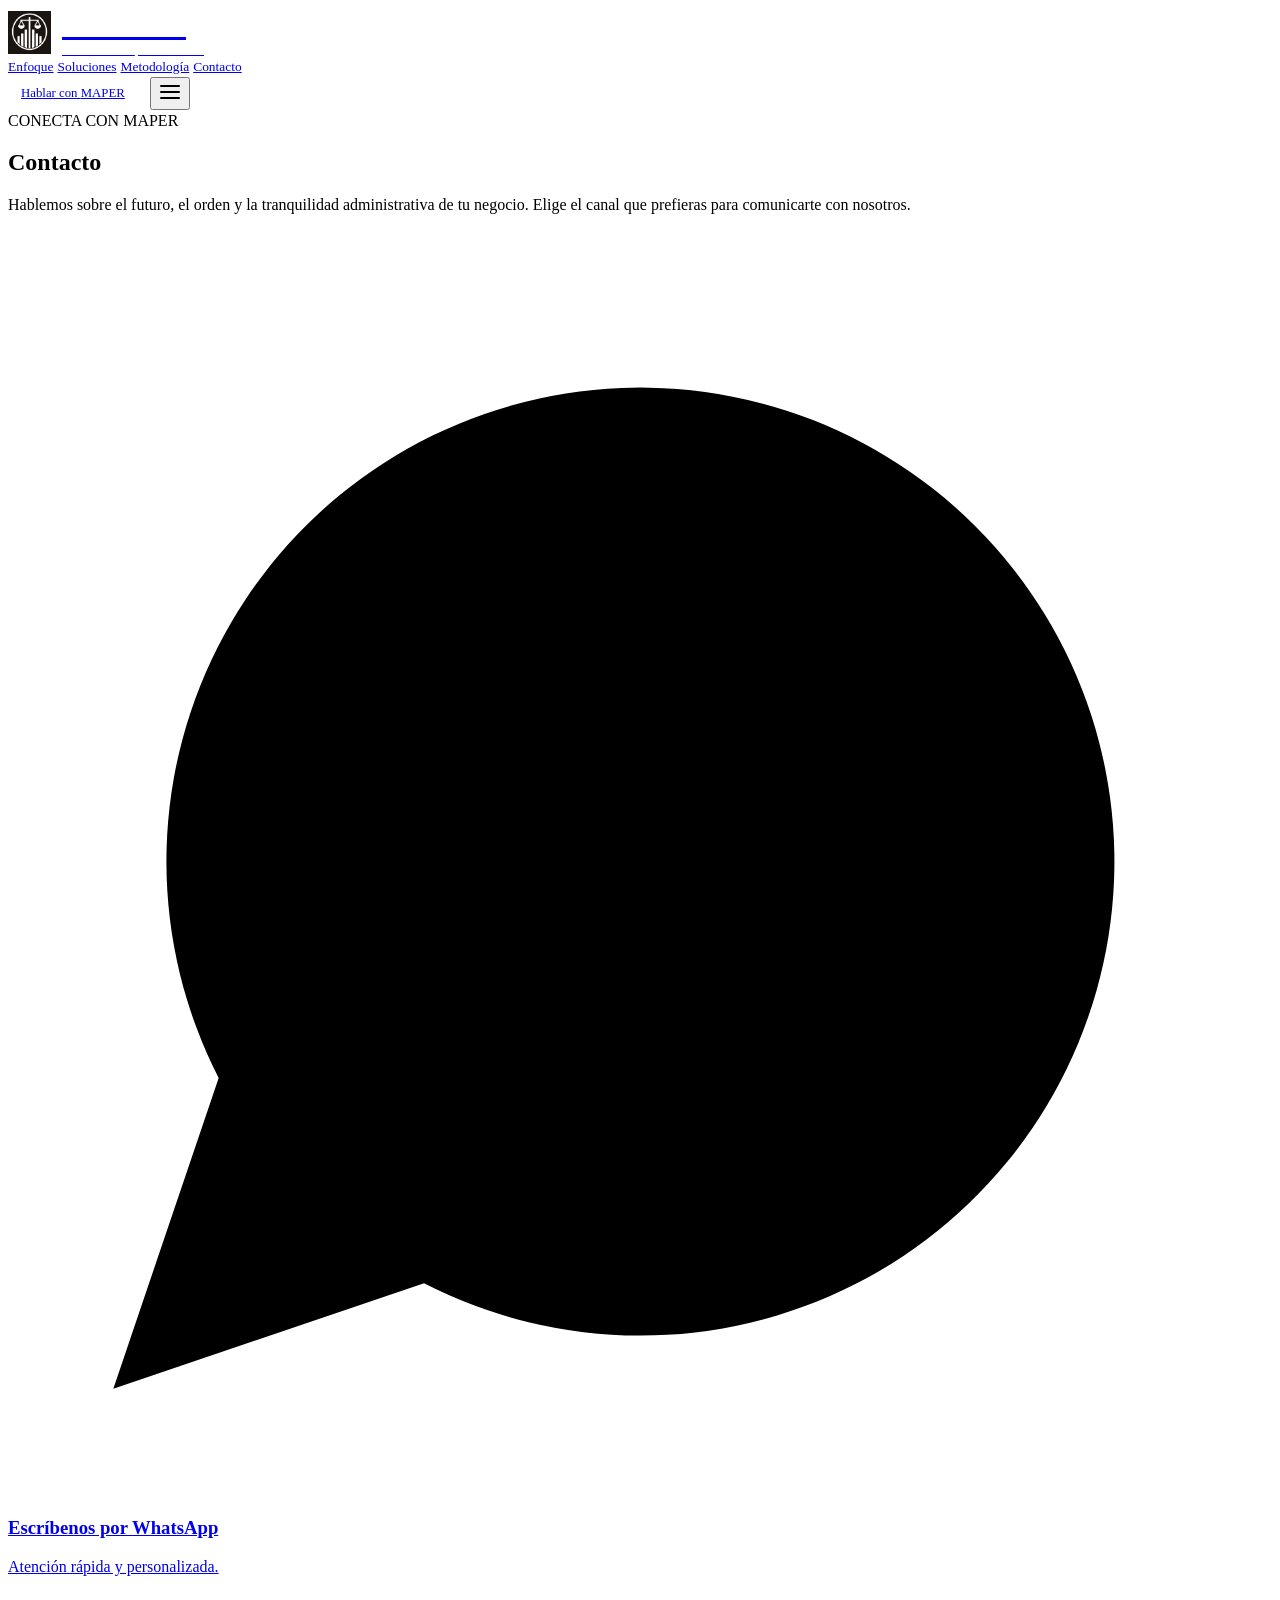
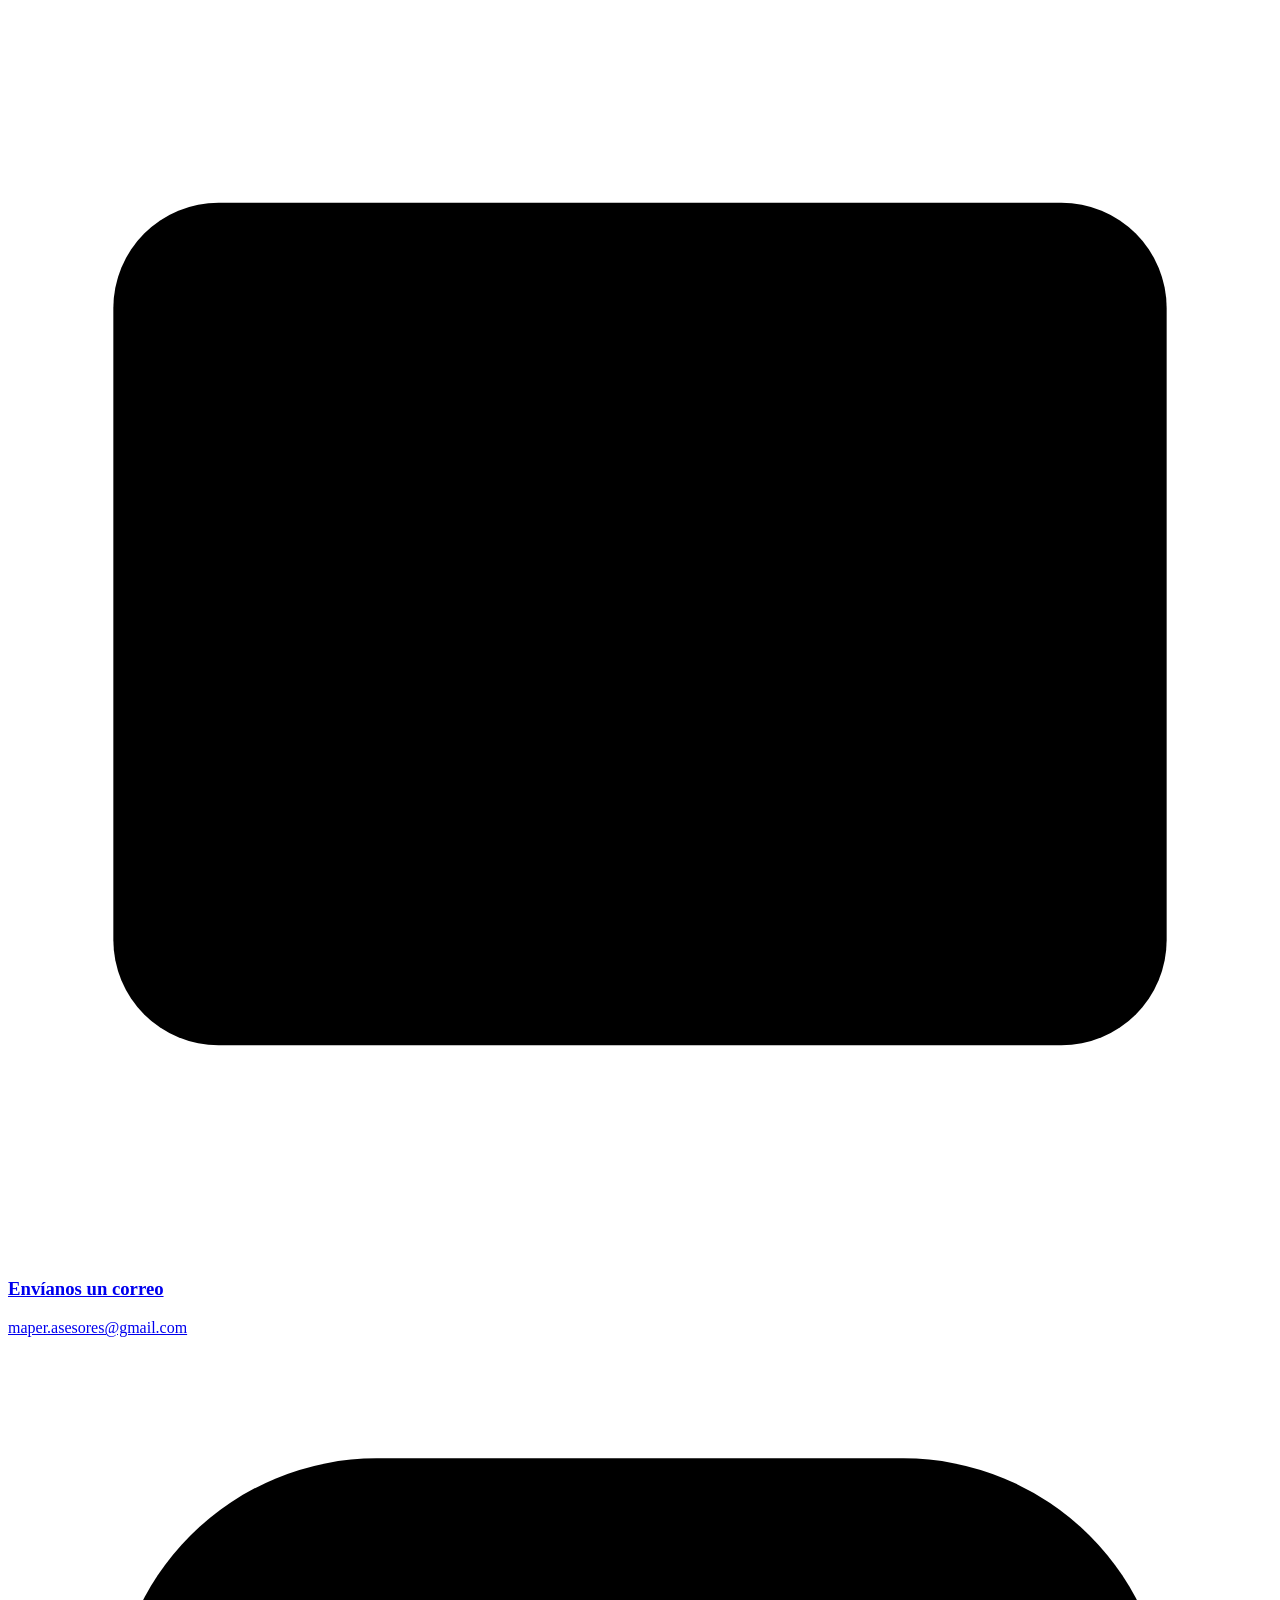
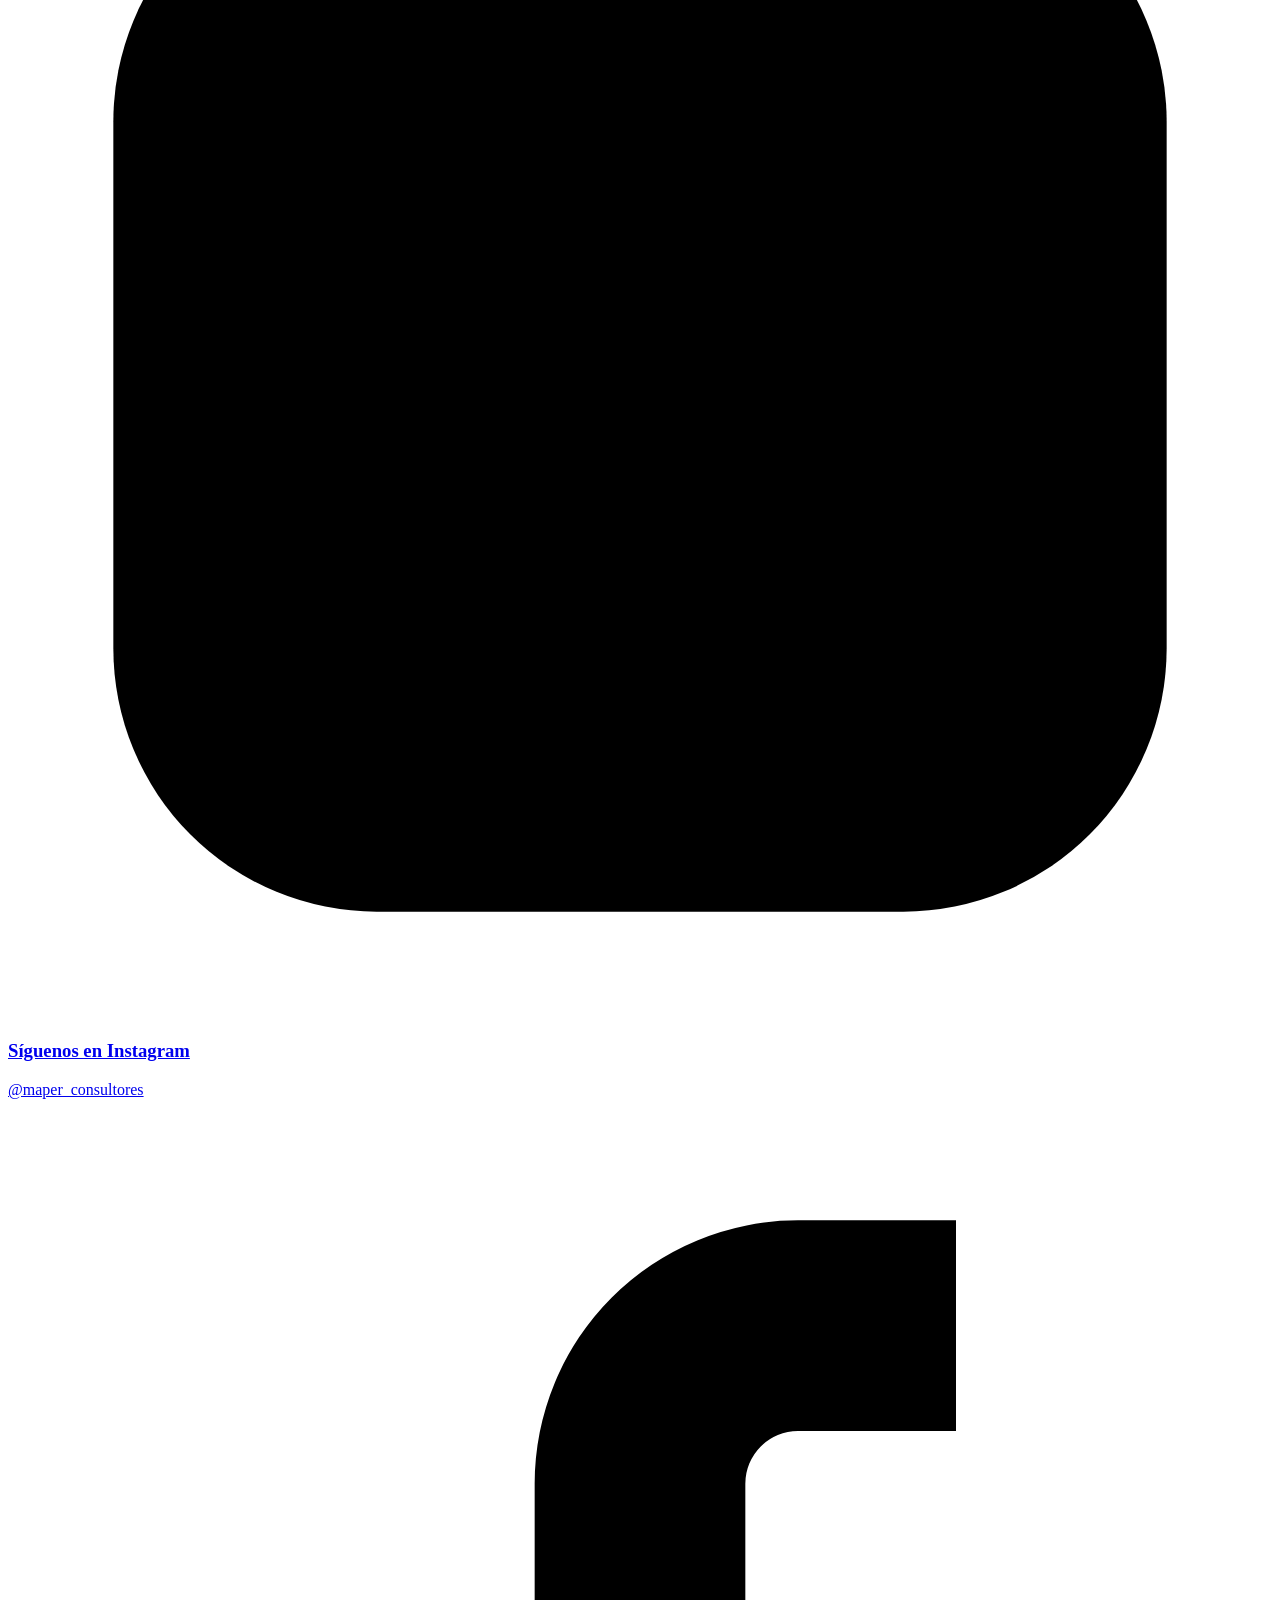
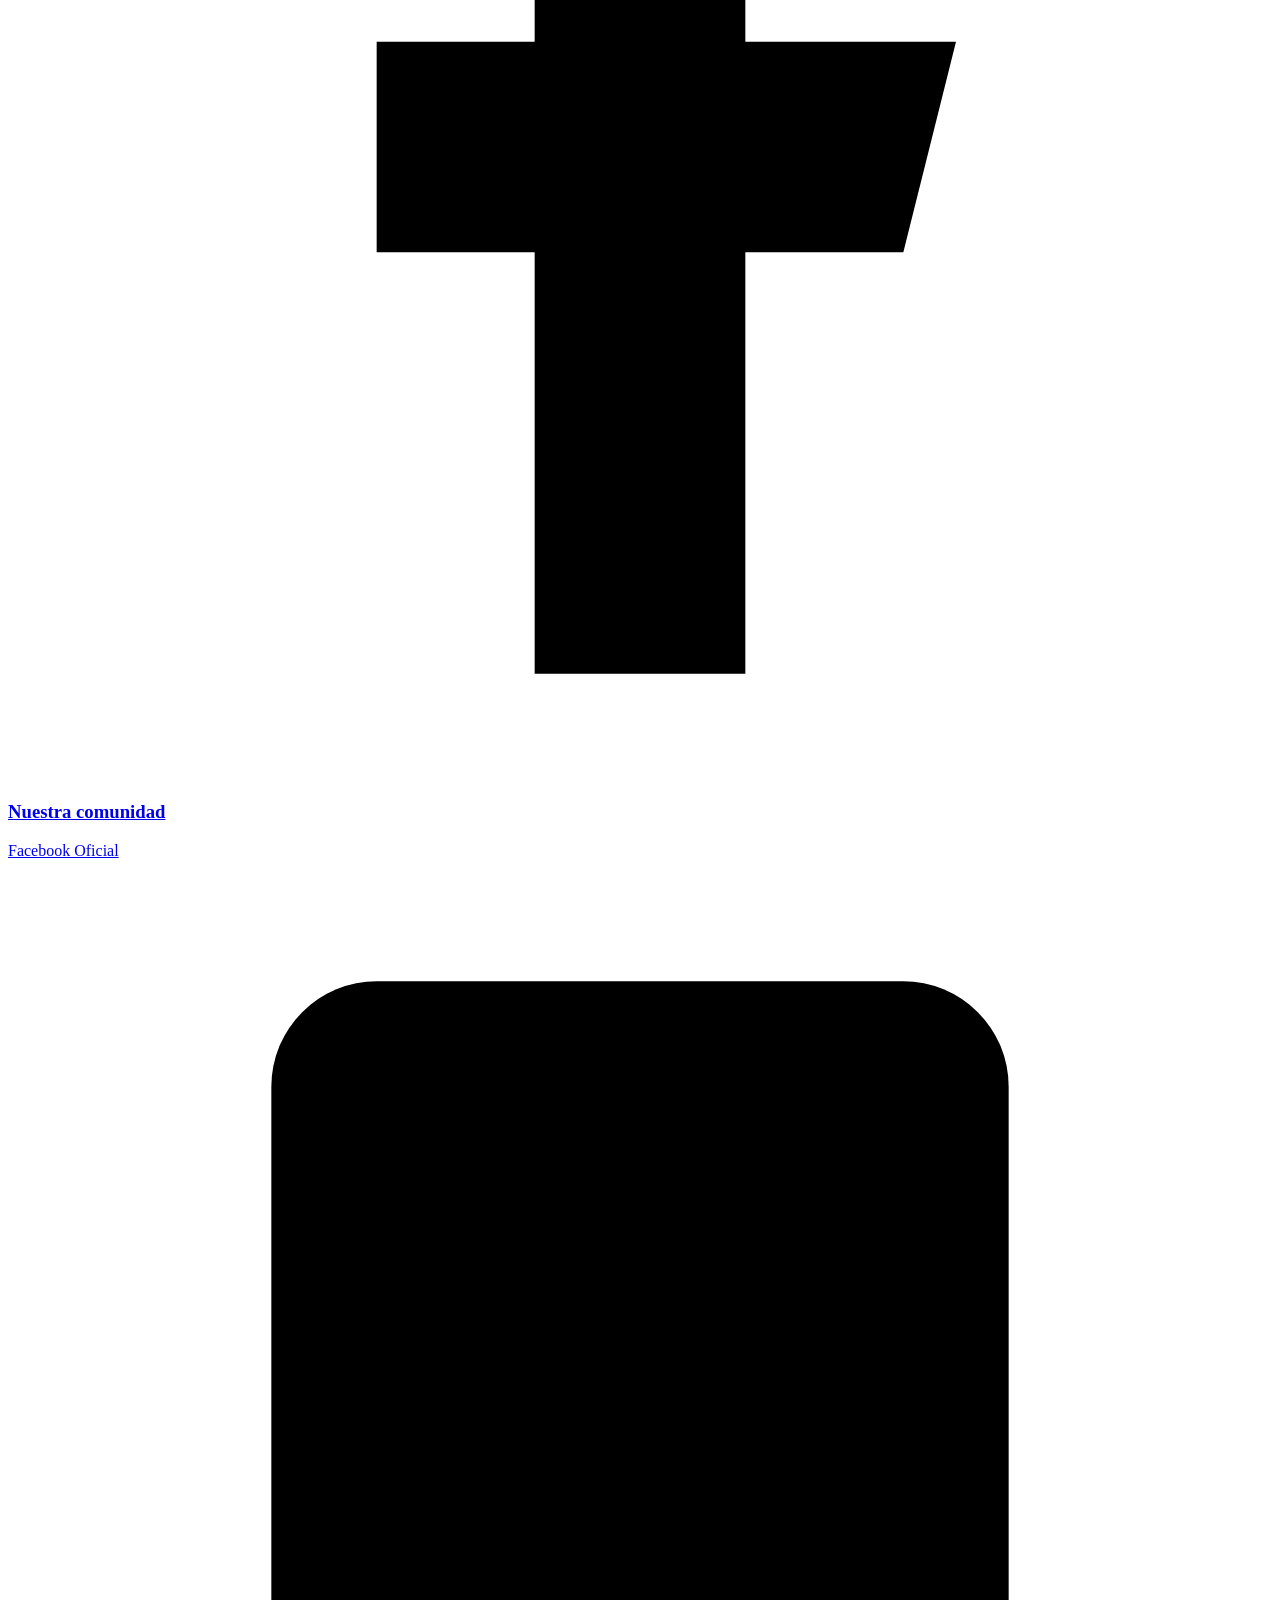
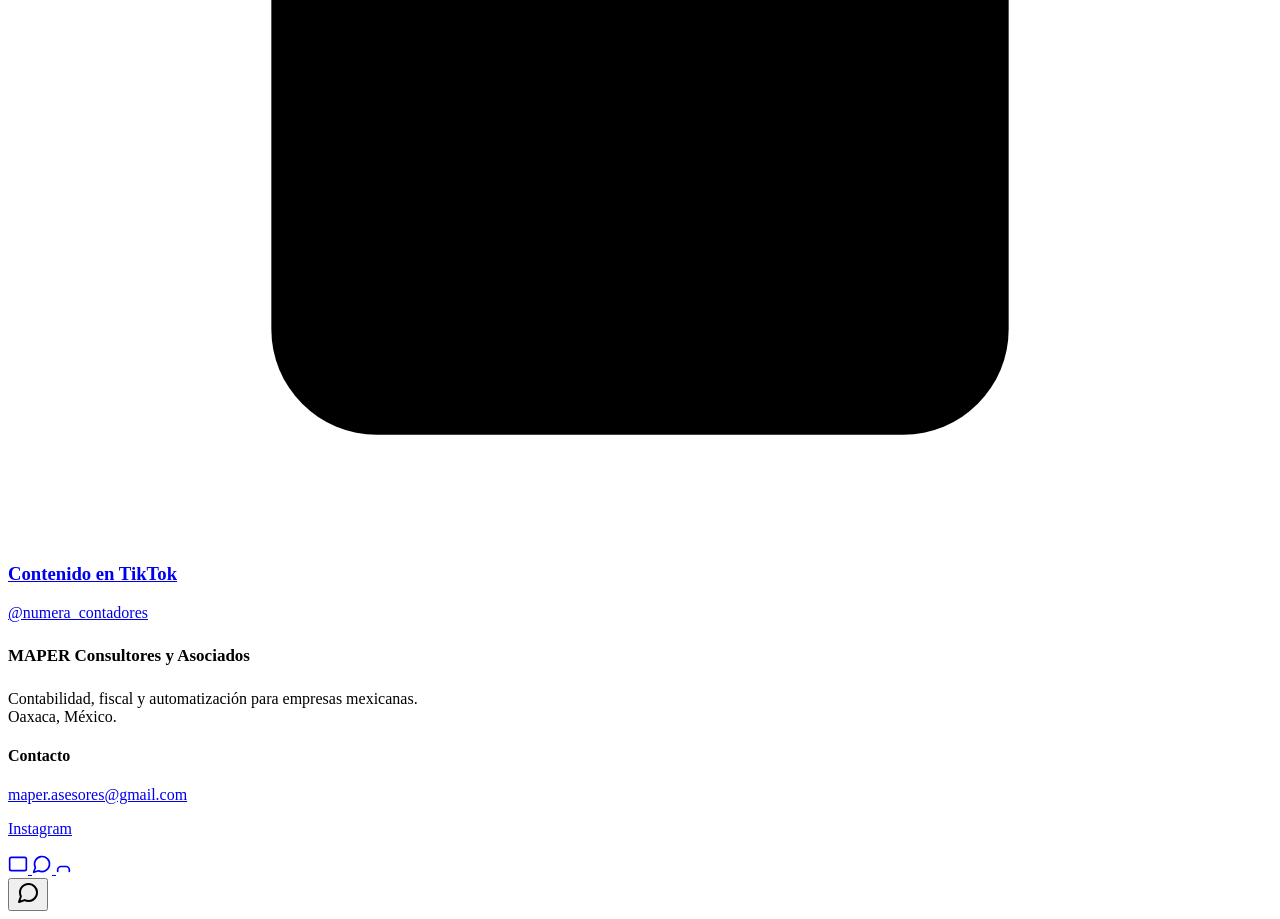
==== contacto/index.html @ a5319225 "Actualiza datos del sitio MAPER" ====
<!DOCTYPE html>
<html lang="es">
<head>
  <meta charset="UTF-8">
  <meta name="viewport" content="width=device-width, initial-scale=1.0">
  <title data-brand-template="Contacto | {name} - Contabilidad, Fiscal y Automatización">Contacto | MAPER - Contabilidad, Fiscal y Automatización</title>
  <meta property="og:title" content="Contacto | MAPER" data-brand-content="Contacto | {name}">
  <meta property="og:description" content="Hablemos sobre el futuro, el orden y la tranquilidad administrativa de tu negocio. Contacta con MAPER." data-brand-content="Hablemos sobre el futuro, el orden y la tranquilidad administrativa de tu negocio. Contacta con {name}.">

  <meta property="og:url" content="https://maper-consultores.github.io/contacto/" data-brand-url="contacto/">
  <meta property="og:type" content="website">

  <meta name="twitter:card" content="summary_large_image">
  <meta name="twitter:title" content="Contacto | MAPER" data-brand-content="Contacto | {name}">
  <meta name="twitter:description" content="Hablemos sobre el futuro, el orden y la tranquilidad administrativa de tu negocio. Contacta con MAPER." data-brand-content="Hablemos sobre el futuro, el orden y la tranquilidad administrativa de tu negocio. Contacta con {name}.">

  <link rel="preconnect" href="https://fonts.googleapis.com">
  <link rel="preconnect" href="https://fonts.gstatic.com" crossorigin>
  <link href="https://fonts.googleapis.com/css2?family=Inter:wght@300;400;500;600;700;800&amp;display=swap" rel="stylesheet">

  <link rel="stylesheet" href="../assets/css/base.css">
  <link rel="stylesheet" href="../assets/css/layout.css">
  <link rel="stylesheet" href="../assets/css/components.css">
  <link rel="stylesheet" href="../assets/css/animations.css">
<link rel="stylesheet" href="../assets/css/marca.css"><script defer src="../assets/js/marca-config.js"></script><script defer src="../assets/js/marca.js"></script></head>
<body>

  <div class="glow glow1"></div>
  <div class="glow glow2"></div>

  <div class="container">
    <nav>
      <div class="logo">
        <a href="../">
          <span class="brand-lockup"><img class="brand-icon" data-brand-image="icon" src="[data-uri]" alt="MAPER Consultores y Asociados"><span class="brand-copy"><span class="brand-wordmark" data-brand="name">MAPER</span><span class="brand-descriptor" data-brand="descriptor">Consultores y Asociados</span></span></span>
        </a>
      </div>
      <div class="nav-links">
        <a href="../#quienes">Enfoque</a>
        <a href="../#servicios">Soluciones</a>
        <a href="../#metodologia">Metodología</a>
        <a href="../contacto/">Contacto</a>
        </div>
      <div class="nav-actions" style="display: flex; align-items: center; gap: 12px;">
        <a href="https://wa.me/529511640268?text=Hola%2C%20me%20gustar%C3%ADa%20conocer%20los%20servicios%20de%20MAPER%20Consultores%20y%20Asociados." target="_blank" class="nav-btn" data-brand-link="whatsapp">Hablar con <span data-brand="name">MAPER</span></a>
        <button class="hamburger" aria-label="Abrir menú" aria-expanded="false" id="mobile-menu-btn">
          <svg viewbox="0 0 24 24" width="24" height="24" stroke="currentColor" stroke-width="2" fill="none" stroke-linecap="round" stroke-linejoin="round" class="icon-menu"><line x1="3" y1="12" x2="21" y2="12"></line><line x1="3" y1="6" x2="21" y2="6"></line><line x1="3" y1="18" x2="21" y2="18"></line></svg>
          <svg viewbox="0 0 24 24" width="24" height="24" stroke="currentColor" stroke-width="2" fill="none" stroke-linecap="round" stroke-linejoin="round" class="icon-close" style="display:none;"><line x1="18" y1="6" x2="6" y2="18"></line><line x1="6" y1="6" x2="18" y2="18"></line></svg>
        </button>
      </div>
    </nav>
  </div>

  <section class="section fade">
    <div class="container">
      <div class="section-title">
        <span>CONECTA CON <span data-brand="name">MAPER</span></span>
        <h2>Contacto</h2>
        <p>Hablemos sobre el futuro, el orden y la tranquilidad administrativa de tu negocio. Elige el canal que prefieras para comunicarte con nosotros.</p>
      </div>

      <div class="contact-hub-grid">

        <!-- WHATSAPP -->
        <a href="https://wa.me/529511640268?text=Hola%2C%20me%20gustar%C3%ADa%20conocer%20los%20servicios%20de%20MAPER%20Consultores%20y%20Asociados." target="_blank" class="contact-card primary" data-brand-link="whatsapp">
          <div class="contact-icon">
            <svg xmlns="http://www.w3.org/2000/svg" viewbox="0 0 24 24"><path d="M7.9 20A9 9 0 1 0 4 16.1L2 22Z"></svg>
          </div>
          <div class="contact-details">
            <h3>Escríbenos por WhatsApp</h3>
            <p>Atención rápida y personalizada.</p>
          </div>
        </a>

        <!-- CORREO -->
        <a href="mailto:maper.asesores@gmail.com?subject=Solicitud%20de%20informaci%C3%B3n&amp;body=Hola%2C%20equipo%20MAPER.%0AMe%20gustar%C3%ADa%20recibir%20informaci%C3%B3n%20sobre%20sus%20servicios." class="contact-card" data-brand-link="mail">
          <div class="contact-icon">
            <svg xmlns="http://www.w3.org/2000/svg" viewbox="0 0 24 24"><rect width="20" height="16" x="2" y="4" rx="2"><path d="m22 7-8.97 5.7a1.94 1.94 0 0 1-2.06 0L2 7"></svg>
          </div>
          <div class="contact-details">
            <h3>Envíanos un correo</h3>
            <p><span data-brand="email">maper.asesores@gmail.com</span></p>
          </div>
        </a>

        <!-- INSTAGRAM -->
        <a href="https://www.instagram.com/maper_consultores/" target="_blank" class="contact-card" data-brand-link="instagram">
          <div class="contact-icon">
            <svg xmlns="http://www.w3.org/2000/svg" viewbox="0 0 24 24"><rect width="20" height="20" x="2" y="2" rx="5" ry="5"><path d="M16 11.37A4 4 0 1 1 12.63 8 4 4 0 0 1 16 11.37z"><line x1="17.5" x2="17.51" y1="6.5" y2="6.5"></svg>
          </div>
          <div class="contact-details">
            <h3>Síguenos en Instagram</h3>
            <p><span data-brand="instagramHandle">@maper_consultores</span></p>
          </div>
        </a>

        <!-- FACEBOOK -->
        <a href="https://www.facebook.com/profile.php?id=61578624750086" target="_blank" class="contact-card" data-brand-link="facebook">
          <div class="contact-icon">
            <svg xmlns="http://www.w3.org/2000/svg" viewbox="0 0 24 24"><path d="M18 2h-3a5 5 0 0 0-5 5v3H7v4h3v8h4v-8h3l1-4h-4V7a1 1 0 0 1 1-1h3z"></svg>
          </div>
          <div class="contact-details">
            <h3>Nuestra comunidad</h3>
            <p>Facebook Oficial</p>
          </div>
        </a>

        <!-- TIKTOK -->
        <a href="https://www.tiktok.com/@numera_contadores" target="_blank" class="contact-card" data-brand-link="tiktok">
          <div class="contact-icon">
            <svg xmlns="http://www.w3.org/2000/svg" viewbox="0 0 24 24"><rect width="14" height="20" x="5" y="2" rx="2" ry="2"><path d="M12 18h.01"></svg>
          </div>
          <div class="contact-details">
            <h3>Contenido en TikTok</h3>
            <p><span data-brand="tiktokHandle">@numera_contadores</span></p>
          </div>
        </a>

      </div>
    </div>
  </section>

  <footer>
    <div class="container">
      <div class="footer">
        <div>
          <h4><span data-brand="fullName">MAPER Consultores y Asociados</span></h4>
          <p>Contabilidad, fiscal y automatización para empresas mexicanas.<br><span data-brand="location">Oaxaca, México.</span></p>
        </div>
        <div>
          <h4>Contacto</h4>
          <p><a href="mailto:maper.asesores@gmail.com?subject=Solicitud%20de%20informaci%C3%B3n&amp;body=Hola%2C%20equipo%20MAPER.%0AMe%20gustar%C3%ADa%20recibir%20informaci%C3%B3n%20sobre%20sus%20servicios." data-brand-link="mail"><span data-brand="email">maper.asesores@gmail.com</span></a></p>
          <p><a href="https://www.instagram.com/maper_consultores/" target="_blank" data-brand-link="instagram">Instagram</a></p>
        </div>
      </div>
    </div>
  </footer>

  <div class="fab-wrapper">
    <div class="fab-menu">
      <a href="mailto:maper.asesores@gmail.com?subject=Solicitud%20de%20informaci%C3%B3n&amp;body=Hola%2C%20equipo%20MAPER.%0AMe%20gustar%C3%ADa%20recibir%20informaci%C3%B3n%20sobre%20sus%20servicios." class="fab-item mail" aria-label="Correo" data-brand-link="mail">
        <svg xmlns="http://www.w3.org/2000/svg" width="20" height="20" viewbox="0 0 24 24" fill="none" stroke="currentColor" stroke-width="2" stroke-linecap="round" stroke-linejoin="round"><rect width="20" height="16" x="2" y="4" rx="2"><path d="m22 7-8.97 5.7a1.94 1.94 0 0 1-2.06 0L2 7"></svg>
      </a>
      <a href="https://wa.me/529511640268?text=Hola%2C%20me%20gustar%C3%ADa%20conocer%20los%20servicios%20de%20MAPER%20Consultores%20y%20Asociados." class="fab-item whatsapp" target="_blank" aria-label="WhatsApp" data-brand-link="whatsapp">
        <svg xmlns="http://www.w3.org/2000/svg" width="20" height="20" viewbox="0 0 24 24" fill="none" stroke="currentColor" stroke-width="2" stroke-linecap="round" stroke-linejoin="round"><path d="M7.9 20A9 9 0 1 0 4 16.1L2 22Z"></svg>
      </a>
      <a href="../contacto/" class="fab-item contact" aria-label="Hablar con MAPER" data-brand-aria="Hablar con {name}">
        <svg xmlns="http://www.w3.org/2000/svg" width="20" height="20" viewbox="0 0 24 24" fill="none" stroke="currentColor" stroke-width="2" stroke-linecap="round" stroke-linejoin="round"><path d="M16 21v-2a4 4 0 0 0-4-4H6a4 4 0 0 0-4 4v2"><circle cx="9" cy="7" r="4"><path d="M22 21v-2a4 4 0 0 0-3-3.87"><path d="M16 3.13a4 4 0 0 1 0 7.75"></svg>
      </a>
    </div>
    <button class="fab-toggle" aria-label="Opciones de contacto" id="fab-toggle-btn">
      <svg viewbox="0 0 24 24" width="24" height="24" stroke="currentColor" stroke-width="2" fill="none" stroke-linecap="round" stroke-linejoin="round" class="icon-chat"><path d="M21 11.5a8.38 8.38 0 0 1-.9 3.8 8.5 8.5 0 0 1-7.6 4.7 8.38 8.38 0 0 1-3.8-.9L3 21l1.9-5.7a8.38 8.38 0 0 1-.9-3.8 8.5 8.5 0 0 1 4.7-7.6 8.38 8.38 0 0 1 3.8-.9h.5a8.48 8.48 0 0 1 8 8v.5z"></path></svg>
      <svg viewbox="0 0 24 24" width="24" height="24" stroke="currentColor" stroke-width="2" fill="none" stroke-linecap="round" stroke-linejoin="round" class="icon-close" style="display:none;"><line x1="18" y1="6" x2="6" y2="18"></line><line x1="6" y1="6" x2="18" y2="18"></line></svg>
    </button>
  </div>

  <script defer src="../assets/js/main.js"></script>
</body>
</html>
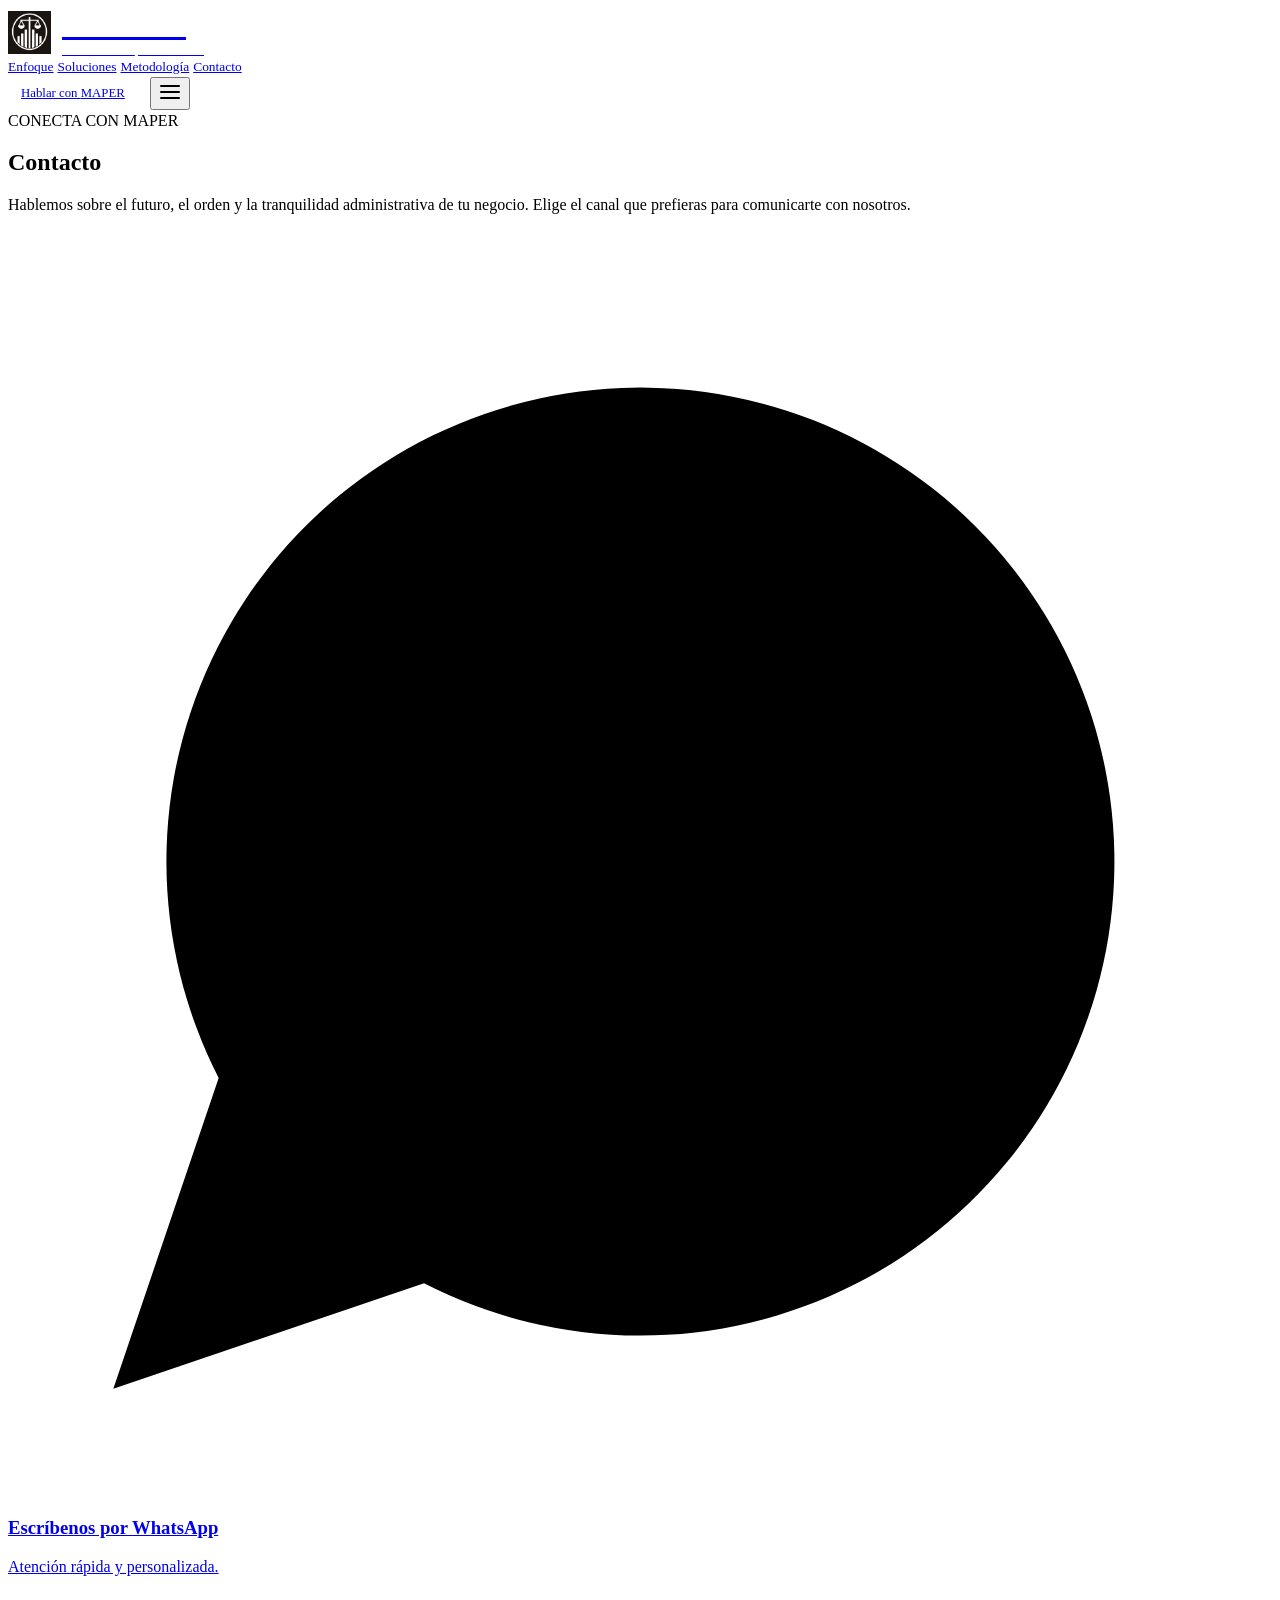
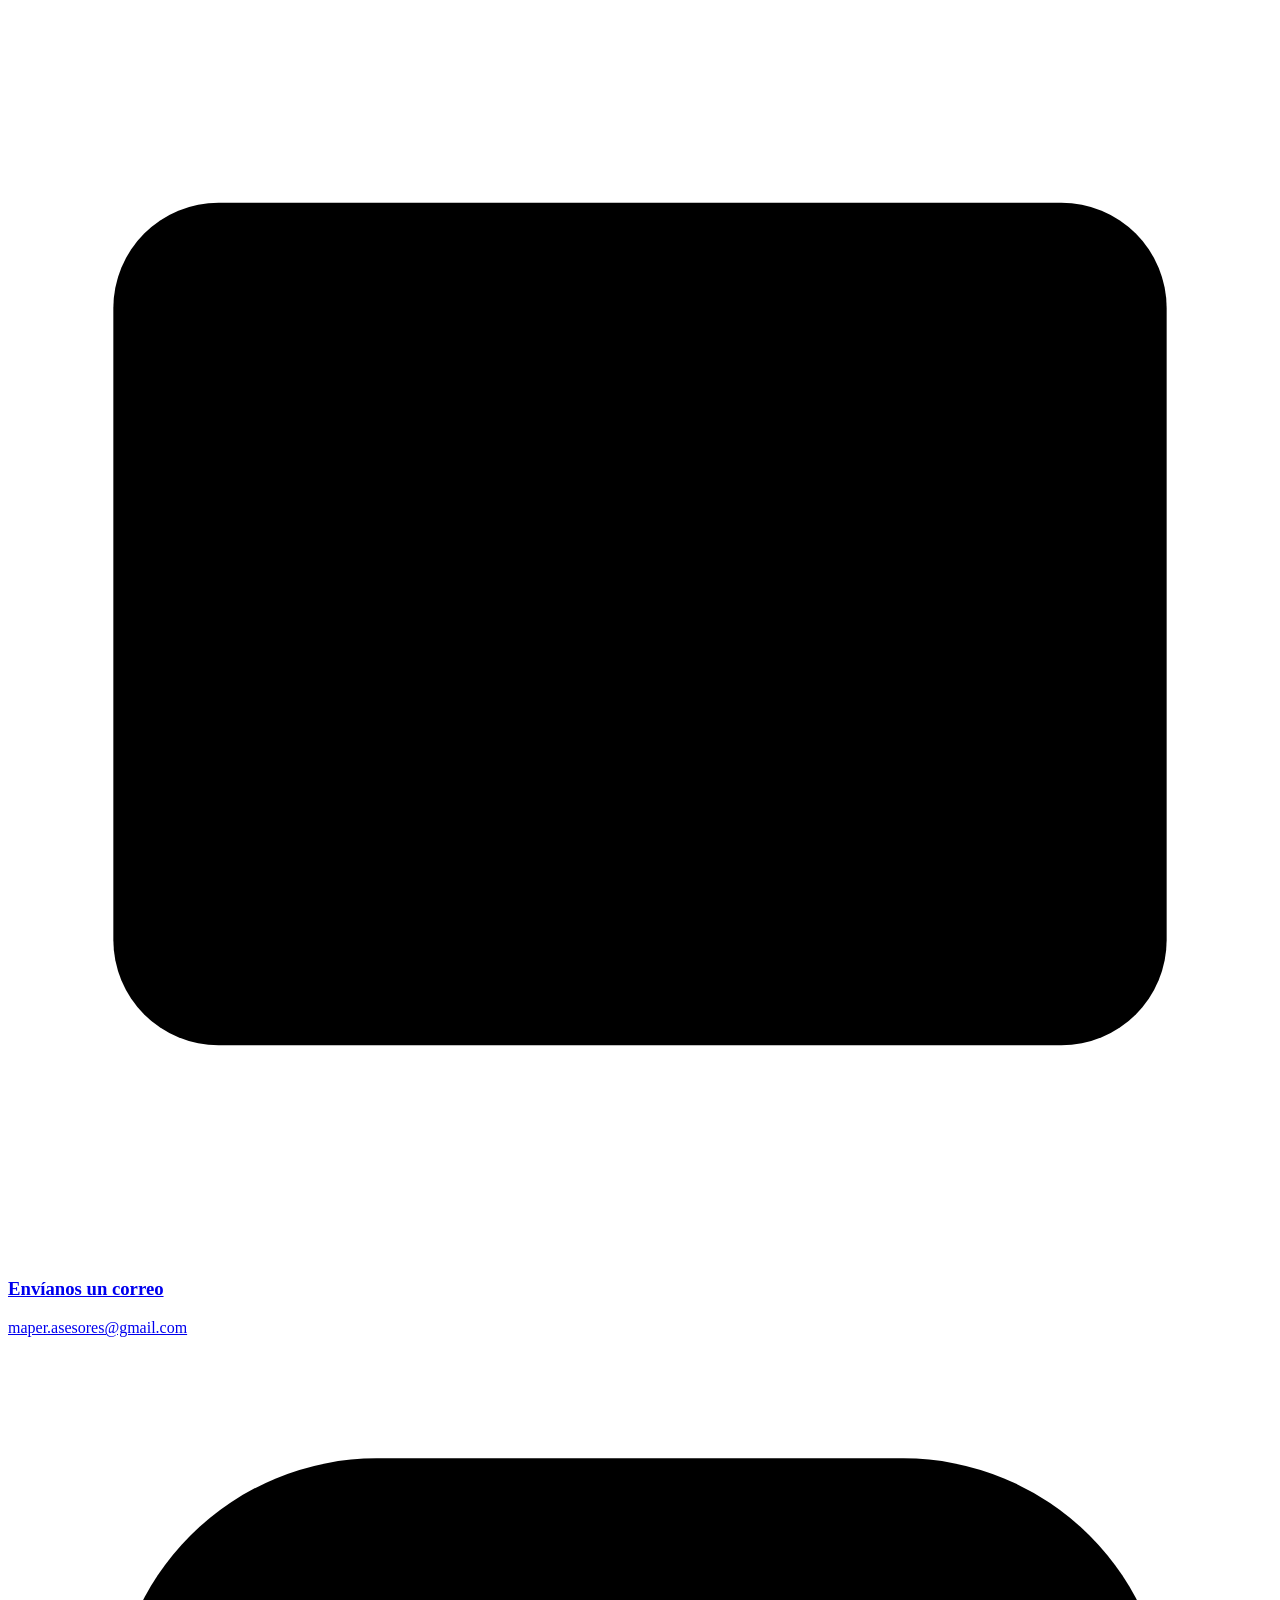
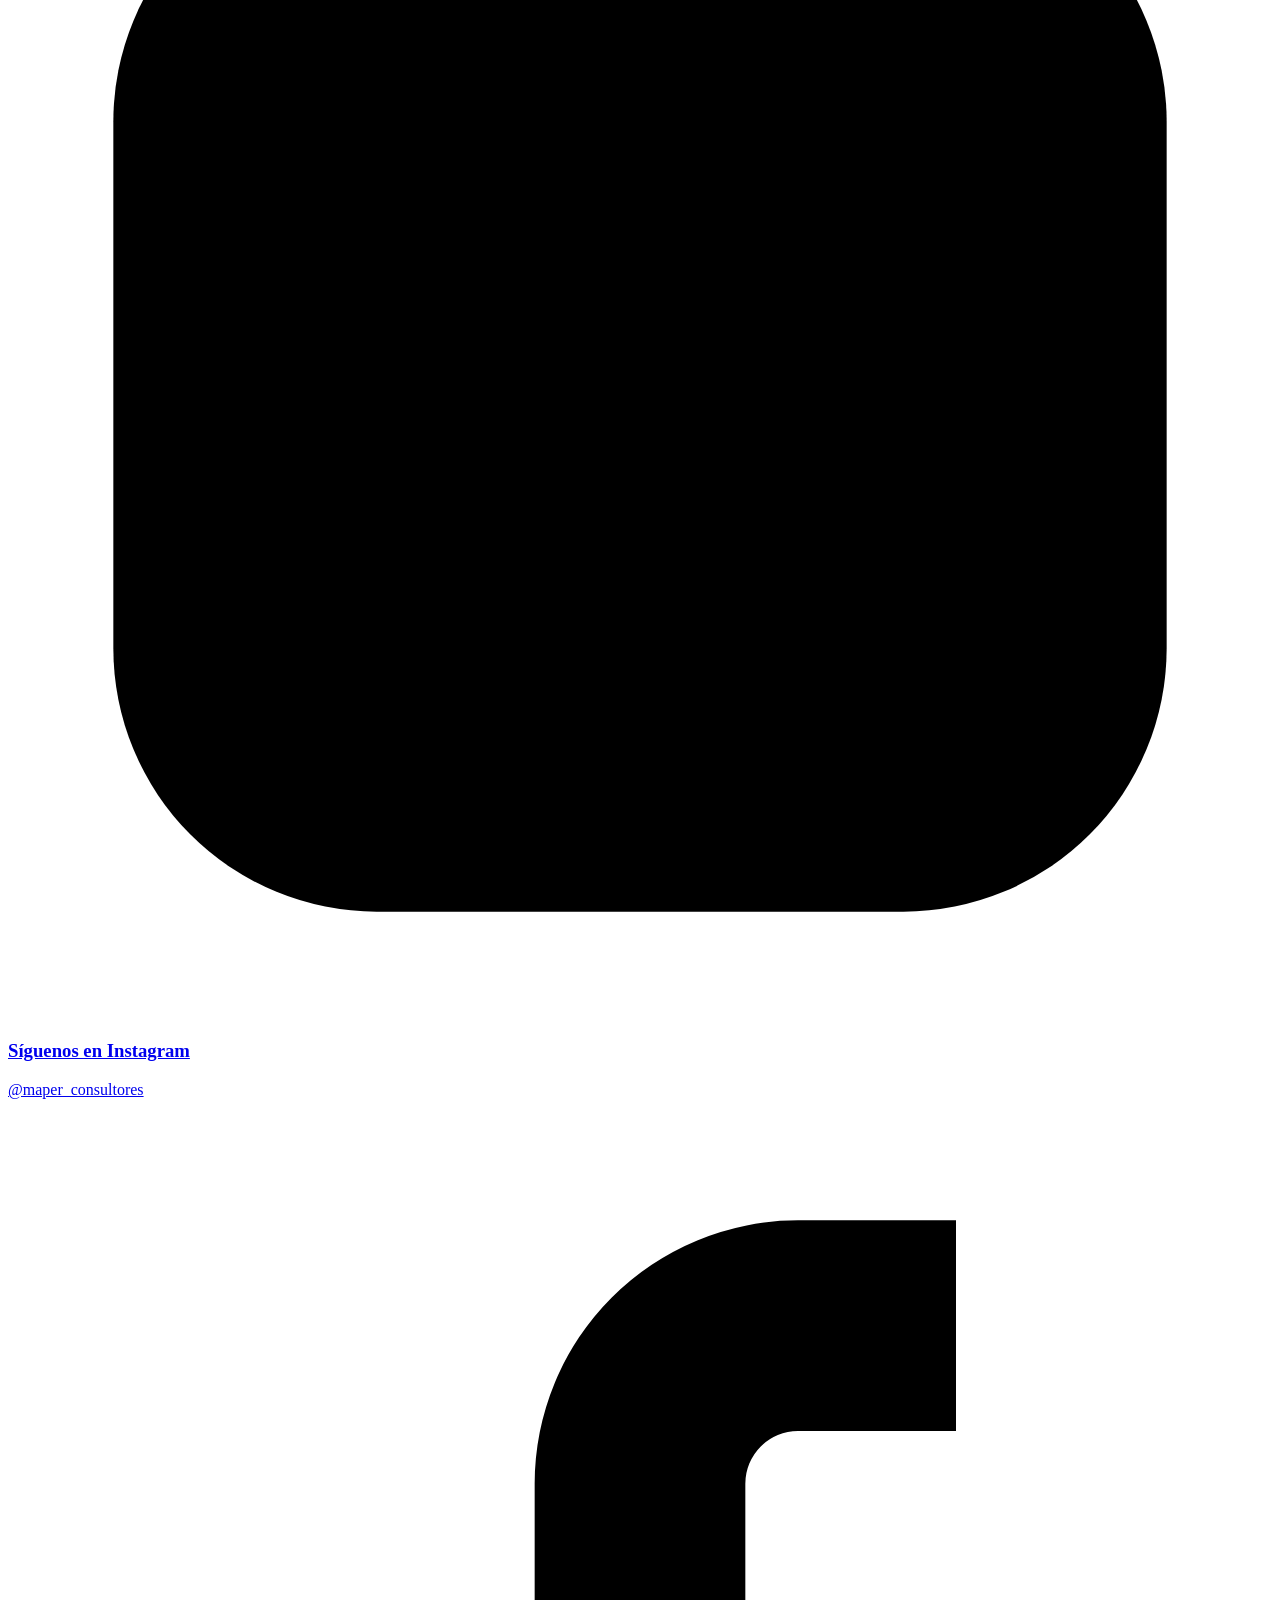
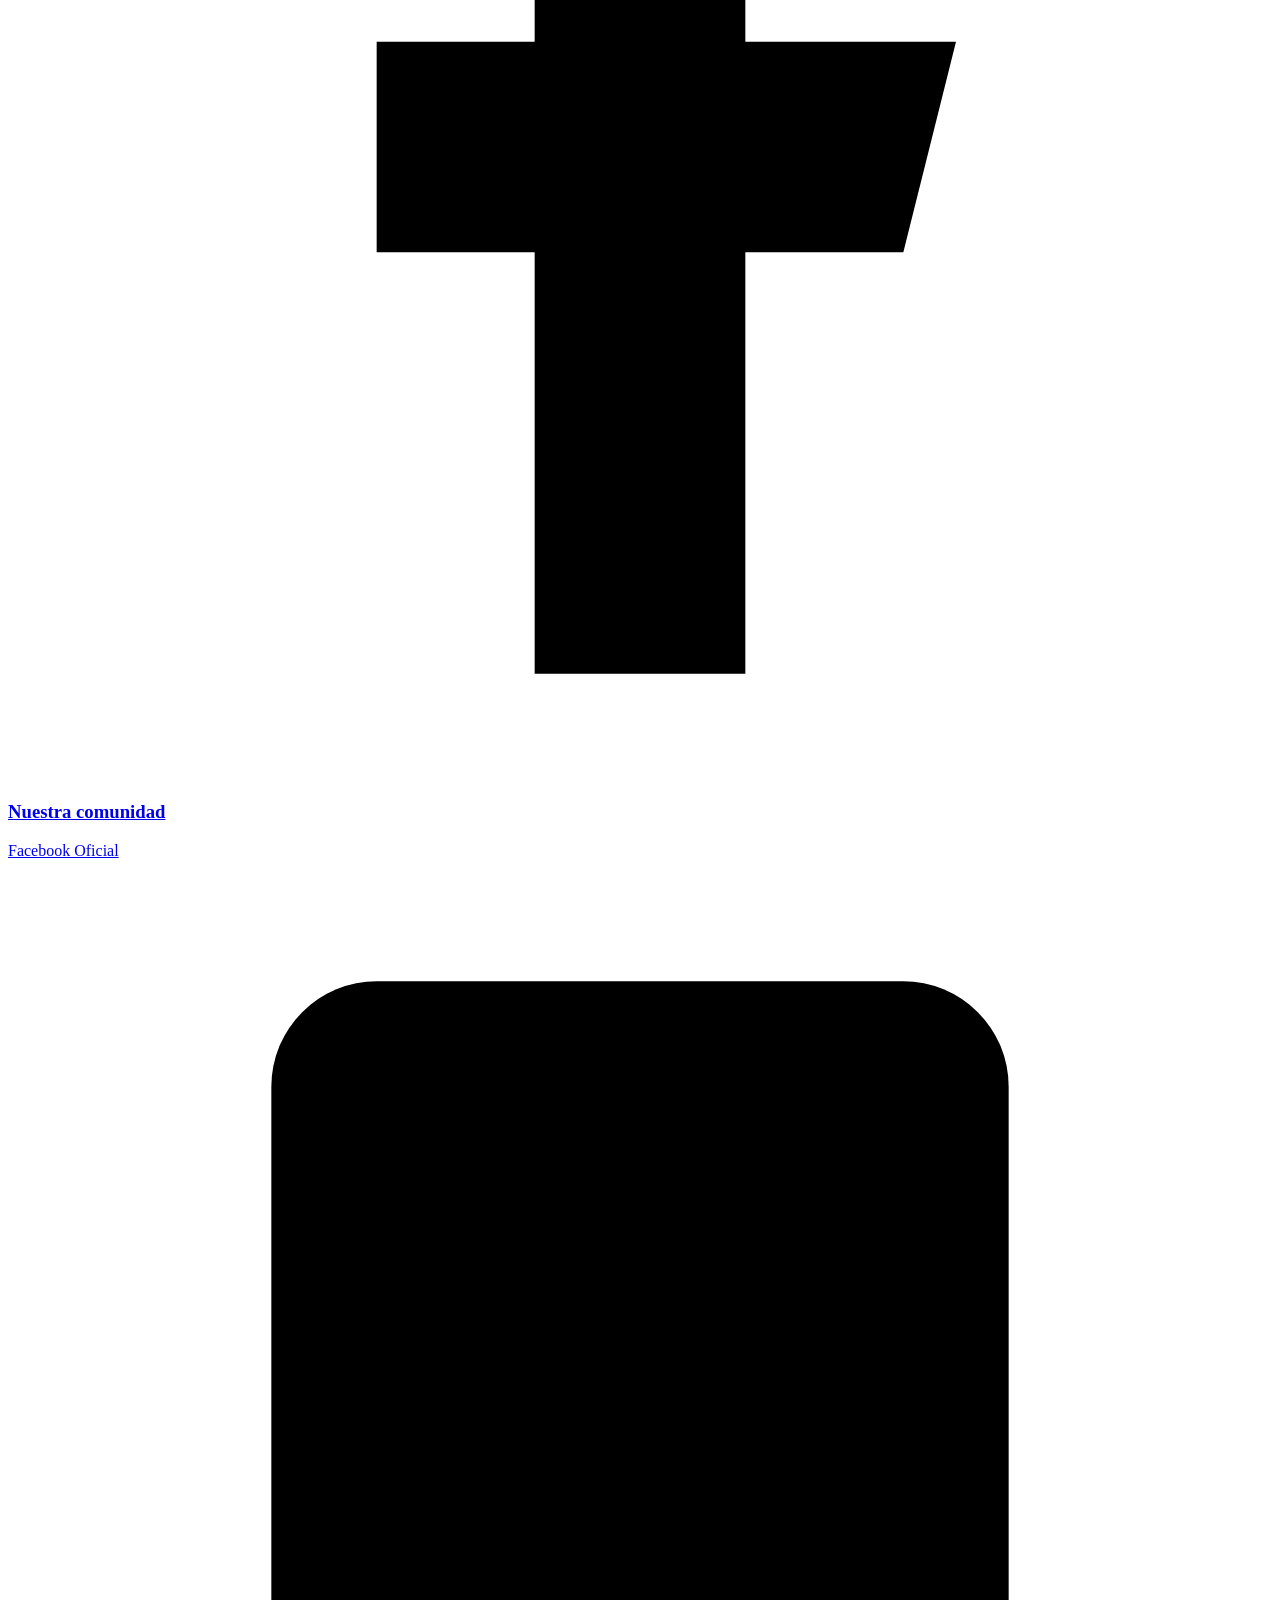
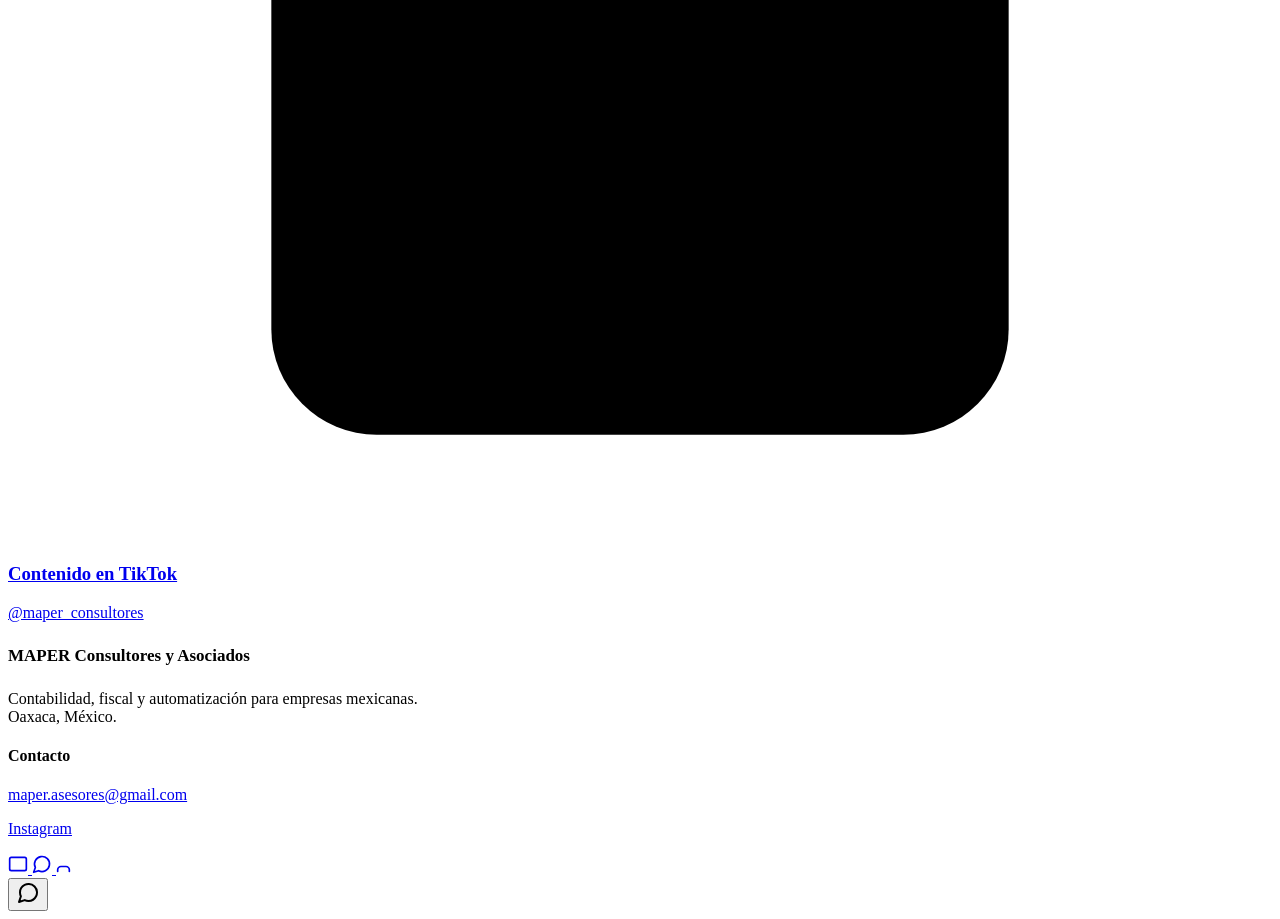
==== commit 5bba0f4c: "Actualiza datos del sitio MAPER" ====
--- a/contacto/index.html
+++ b/contacto/index.html
@@ -95,7 +95,7 @@
         </a>
 
         <!-- FACEBOOK -->
-        <a href="https://www.facebook.com/profile.php?id=61578624750086" target="_blank" class="contact-card" data-brand-link="facebook">
+        <a href="https://www.facebook.com/maperconsultores/" target="_blank" class="contact-card" data-brand-link="facebook">
           <div class="contact-icon">
             <svg xmlns="http://www.w3.org/2000/svg" viewbox="0 0 24 24"><path d="M18 2h-3a5 5 0 0 0-5 5v3H7v4h3v8h4v-8h3l1-4h-4V7a1 1 0 0 1 1-1h3z"></svg>
           </div>
@@ -106,13 +106,13 @@
         </a>
 
         <!-- TIKTOK -->
-        <a href="https://www.tiktok.com/@numera_contadores" target="_blank" class="contact-card" data-brand-link="tiktok">
+        <a href="https://www.tiktok.com/@maper_consultores" target="_blank" class="contact-card" data-brand-link="tiktok">
           <div class="contact-icon">
             <svg xmlns="http://www.w3.org/2000/svg" viewbox="0 0 24 24"><rect width="14" height="20" x="5" y="2" rx="2" ry="2"><path d="M12 18h.01"></svg>
           </div>
           <div class="contact-details">
             <h3>Contenido en TikTok</h3>
-            <p><span data-brand="tiktokHandle">@numera_contadores</span></p>
+            <p><span data-brand="tiktokHandle">@maper_consultores</span></p>
           </div>
         </a>
 
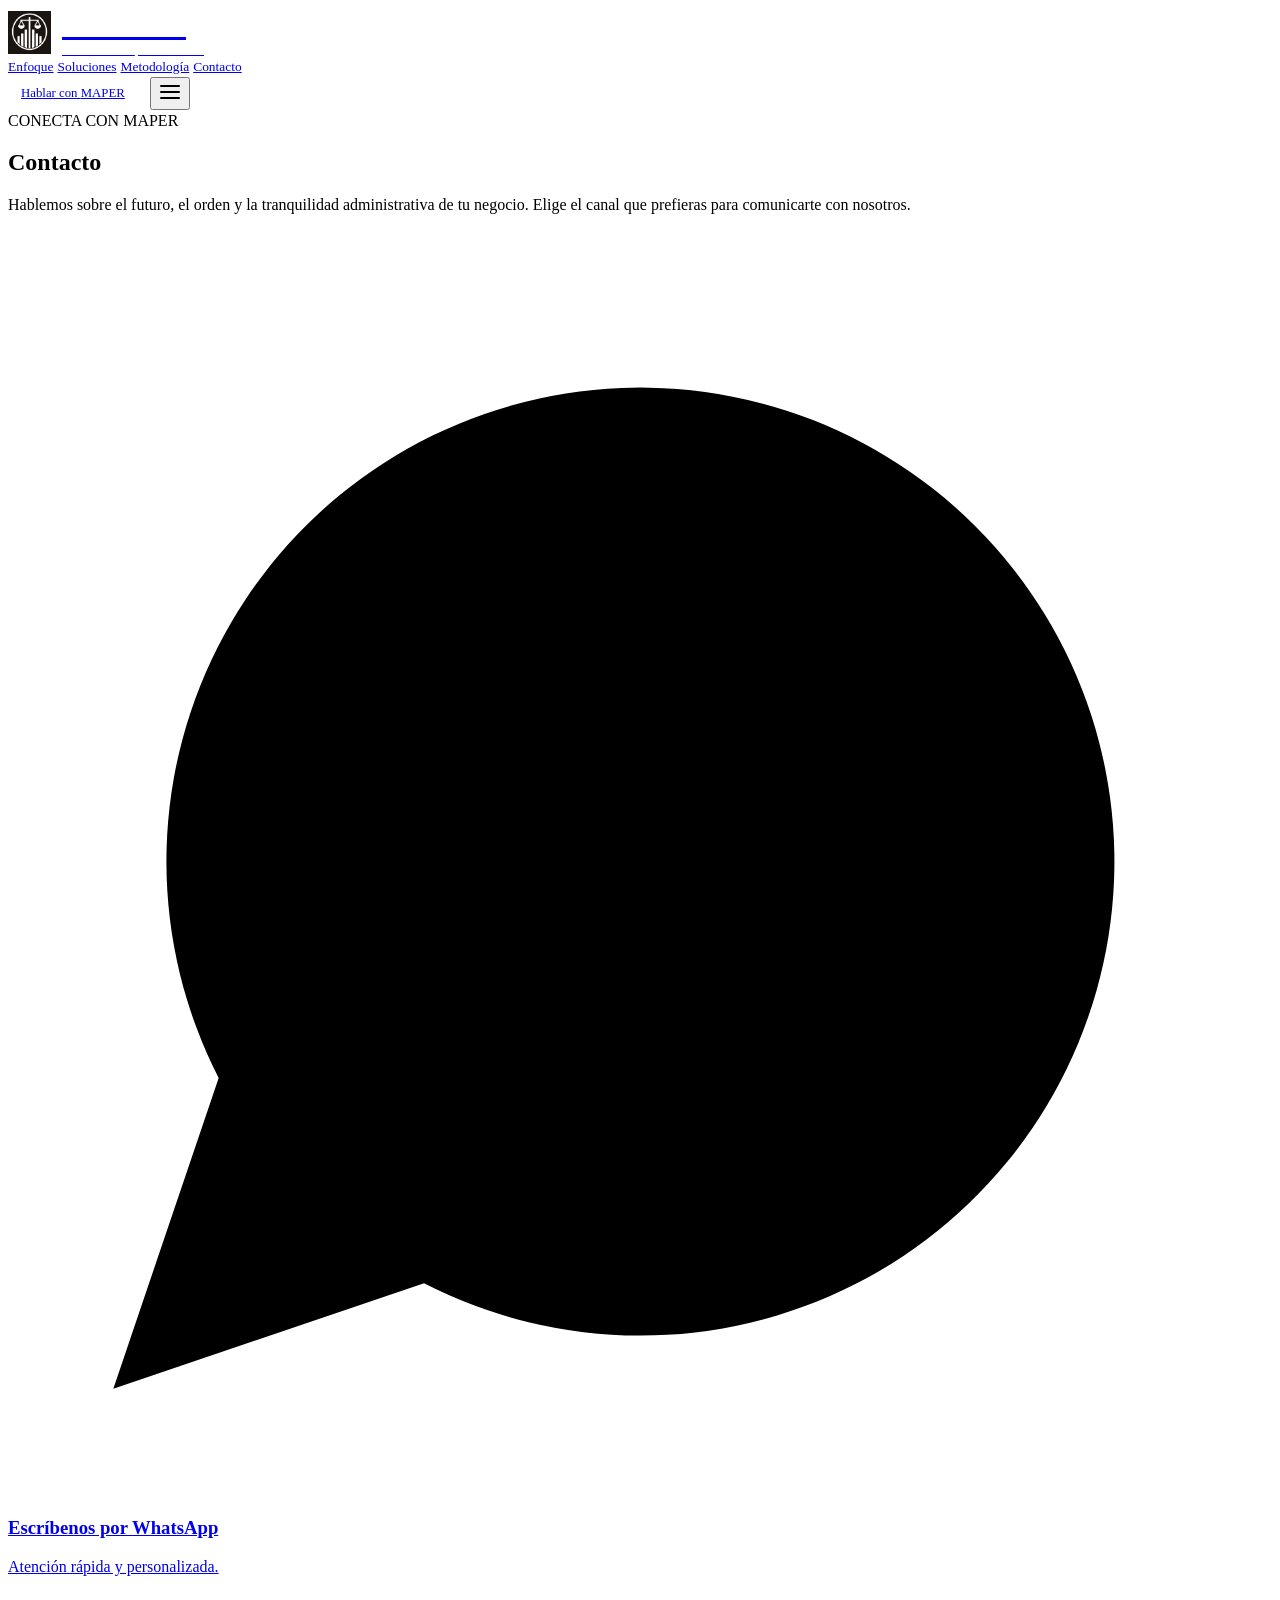
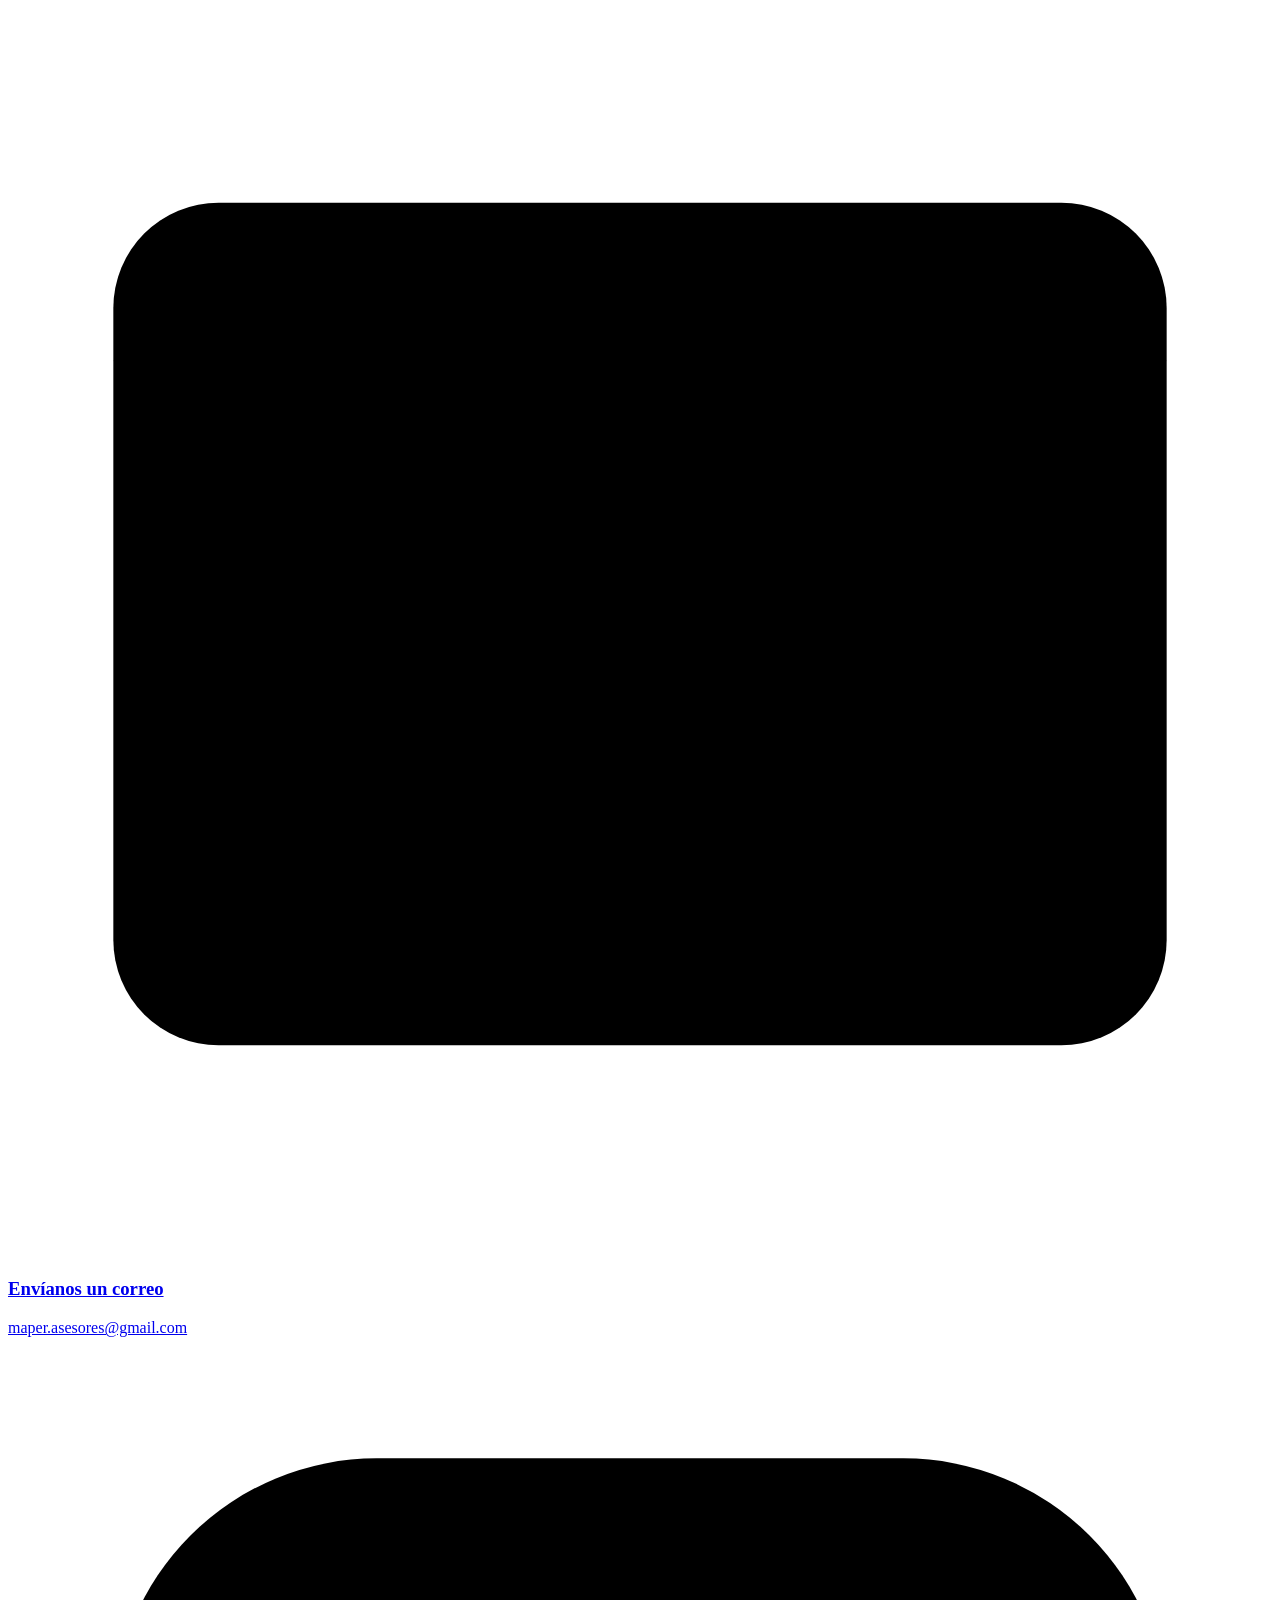
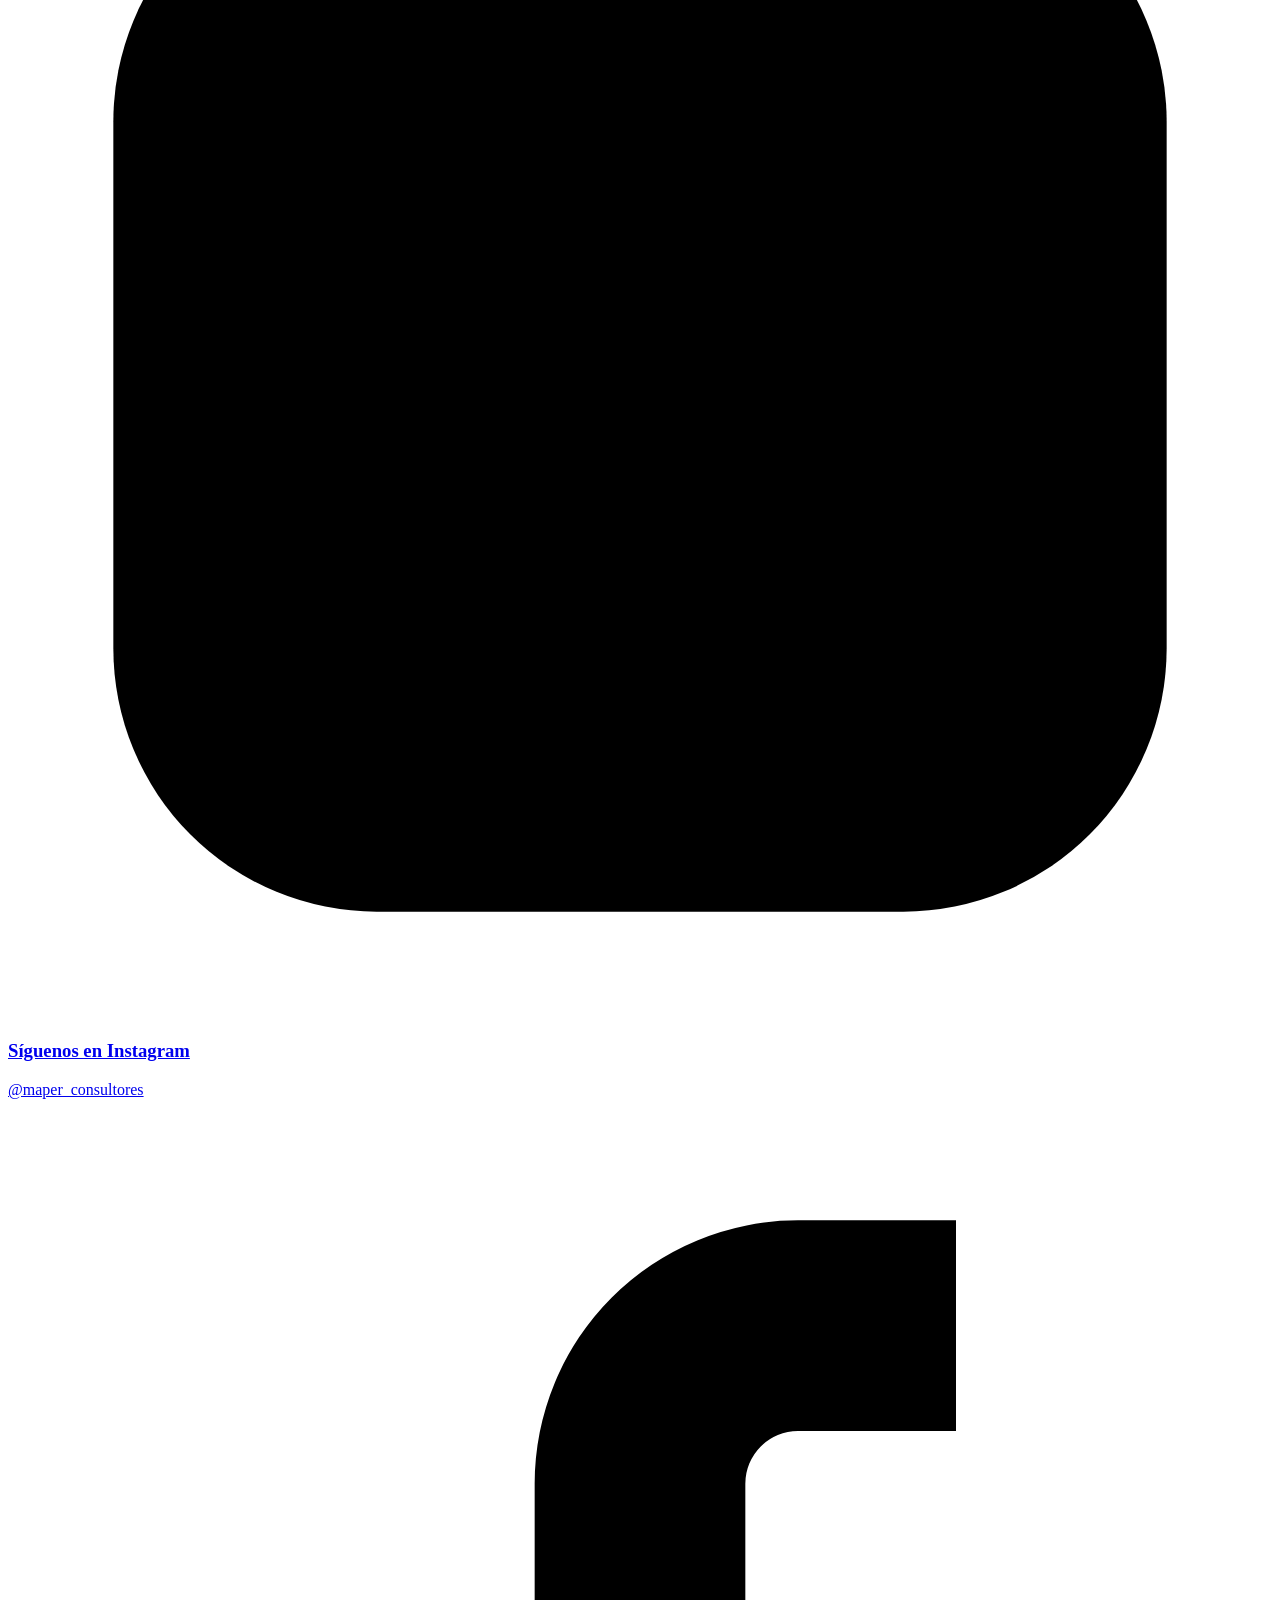
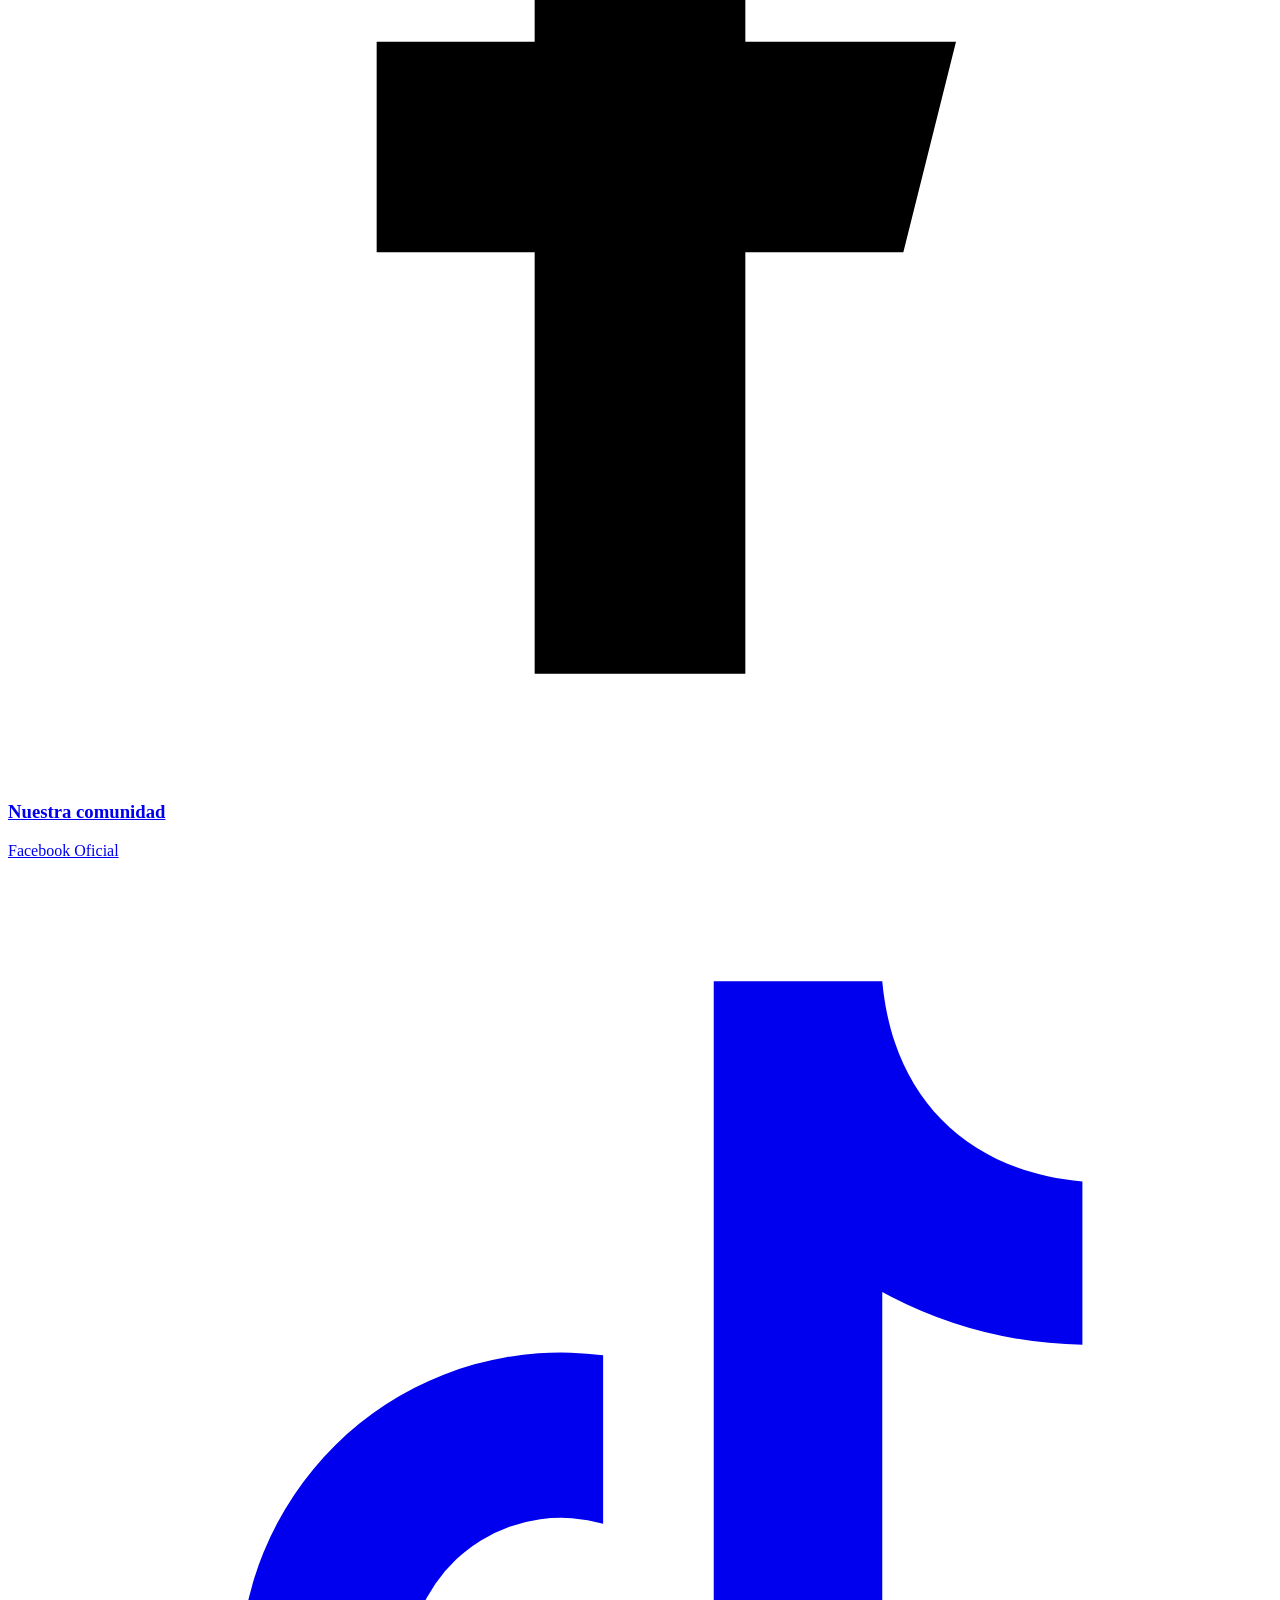
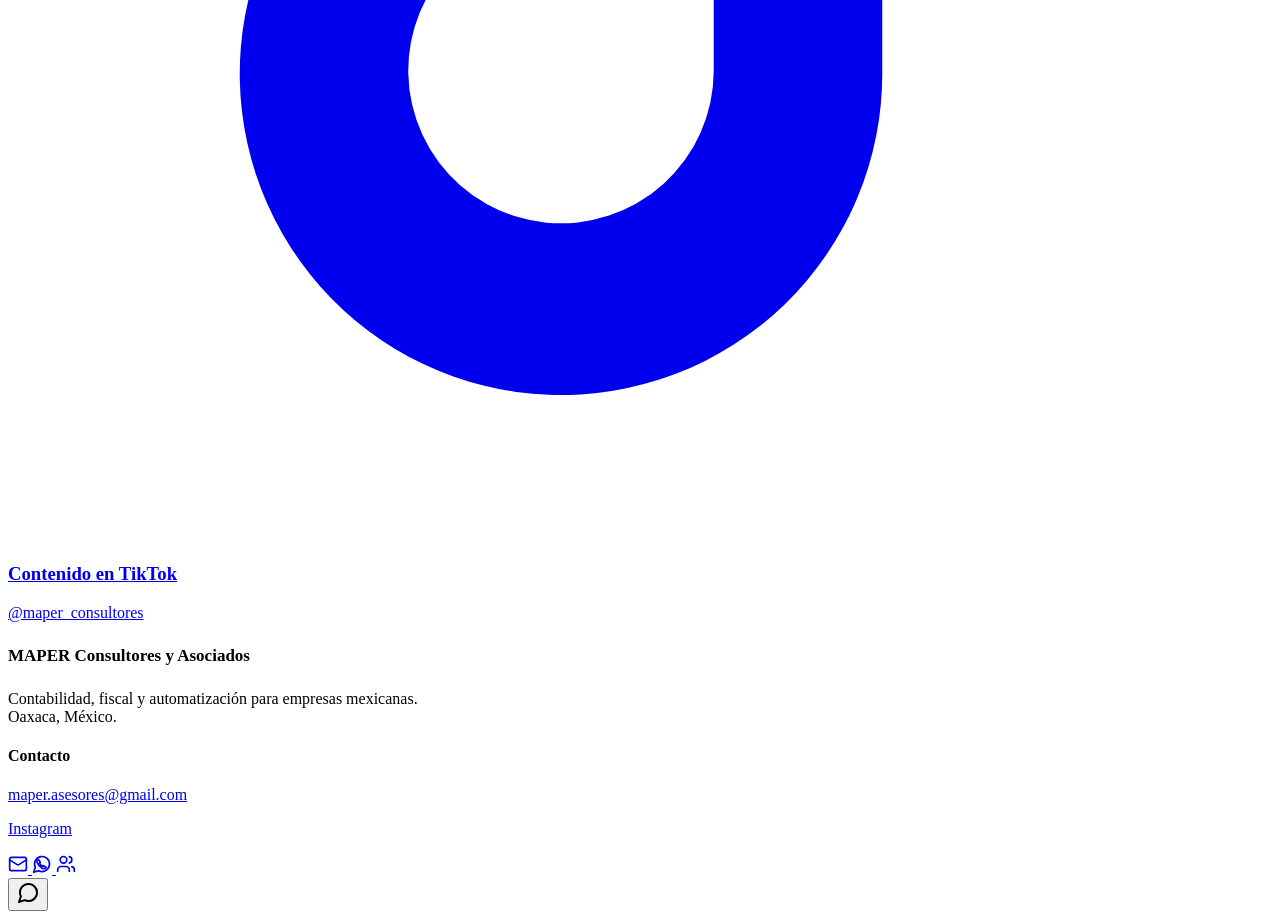
==== commit 1728918b: "Actualiza datos del sitio MAPER" ====
--- a/contacto/index.html
+++ b/contacto/index.html
@@ -44,8 +44,8 @@
       <div class="nav-actions" style="display: flex; align-items: center; gap: 12px;">
         <a href="https://wa.me/529511640268?text=Hola%2C%20me%20gustar%C3%ADa%20conocer%20los%20servicios%20de%20MAPER%20Consultores%20y%20Asociados." target="_blank" class="nav-btn" data-brand-link="whatsapp">Hablar con <span data-brand="name">MAPER</span></a>
         <button class="hamburger" aria-label="Abrir menú" aria-expanded="false" id="mobile-menu-btn">
-          <svg viewbox="0 0 24 24" width="24" height="24" stroke="currentColor" stroke-width="2" fill="none" stroke-linecap="round" stroke-linejoin="round" class="icon-menu"><line x1="3" y1="12" x2="21" y2="12"></line><line x1="3" y1="6" x2="21" y2="6"></line><line x1="3" y1="18" x2="21" y2="18"></line></svg>
-          <svg viewbox="0 0 24 24" width="24" height="24" stroke="currentColor" stroke-width="2" fill="none" stroke-linecap="round" stroke-linejoin="round" class="icon-close" style="display:none;"><line x1="18" y1="6" x2="6" y2="18"></line><line x1="6" y1="6" x2="18" y2="18"></line></svg>
+          <svg width="24" height="24" stroke="currentColor" stroke-width="2" fill="none" stroke-linecap="round" stroke-linejoin="round" class="icon-menu" viewBox="0 0 24 24"><line x1="3" y1="12" x2="21" y2="12"></line><line x1="3" y1="6" x2="21" y2="6"></line><line x1="3" y1="18" x2="21" y2="18"></line></svg>
+          <svg width="24" height="24" stroke="currentColor" stroke-width="2" fill="none" stroke-linecap="round" stroke-linejoin="round" class="icon-close" style="display:none;" viewBox="0 0 24 24"><line x1="18" y1="6" x2="6" y2="18"></line><line x1="6" y1="6" x2="18" y2="18"></line></svg>
         </button>
       </div>
     </nav>
@@ -64,7 +64,7 @@
         <!-- WHATSAPP -->
         <a href="https://wa.me/529511640268?text=Hola%2C%20me%20gustar%C3%ADa%20conocer%20los%20servicios%20de%20MAPER%20Consultores%20y%20Asociados." target="_blank" class="contact-card primary" data-brand-link="whatsapp">
           <div class="contact-icon">
-            <svg xmlns="http://www.w3.org/2000/svg" viewbox="0 0 24 24"><path d="M7.9 20A9 9 0 1 0 4 16.1L2 22Z"></svg>
+            <svg xmlns="http://www.w3.org/2000/svg" viewBox="0 0 24 24"><path d="M7.9 20A9 9 0 1 0 4 16.1L2 22Z" /><path d="M8 7l2 3-1 1c1 2 2 3 4 4l1-1 3 2c-1 2-3 2-5 1-3-2-5-4-6-7 0-2 0-3 2-3z" /></svg>
           </div>
           <div class="contact-details">
             <h3>Escríbenos por WhatsApp</h3>
@@ -75,7 +75,7 @@
         <!-- CORREO -->
         <a href="mailto:maper.asesores@gmail.com?subject=Solicitud%20de%20informaci%C3%B3n&amp;body=Hola%2C%20equipo%20MAPER.%0AMe%20gustar%C3%ADa%20recibir%20informaci%C3%B3n%20sobre%20sus%20servicios." class="contact-card" data-brand-link="mail">
           <div class="contact-icon">
-            <svg xmlns="http://www.w3.org/2000/svg" viewbox="0 0 24 24"><rect width="20" height="16" x="2" y="4" rx="2"><path d="m22 7-8.97 5.7a1.94 1.94 0 0 1-2.06 0L2 7"></svg>
+            <svg xmlns="http://www.w3.org/2000/svg" viewBox="0 0 24 24"><rect width="20" height="16" x="2" y="4" rx="2" /><path d="m22 7-8.97 5.7a1.94 1.94 0 0 1-2.06 0L2 7" /></svg>
           </div>
           <div class="contact-details">
             <h3>Envíanos un correo</h3>
@@ -86,7 +86,7 @@
         <!-- INSTAGRAM -->
         <a href="https://www.instagram.com/maper_consultores/" target="_blank" class="contact-card" data-brand-link="instagram">
           <div class="contact-icon">
-            <svg xmlns="http://www.w3.org/2000/svg" viewbox="0 0 24 24"><rect width="20" height="20" x="2" y="2" rx="5" ry="5"><path d="M16 11.37A4 4 0 1 1 12.63 8 4 4 0 0 1 16 11.37z"><line x1="17.5" x2="17.51" y1="6.5" y2="6.5"></svg>
+            <svg xmlns="http://www.w3.org/2000/svg" viewBox="0 0 24 24"><rect width="20" height="20" x="2" y="2" rx="5" ry="5" /><path d="M16 11.37A4 4 0 1 1 12.63 8 4 4 0 0 1 16 11.37z" /><line x1="17.5" x2="17.51" y1="6.5" y2="6.5" /></svg>
           </div>
           <div class="contact-details">
             <h3>Síguenos en Instagram</h3>
@@ -97,7 +97,7 @@
         <!-- FACEBOOK -->
         <a href="https://www.facebook.com/maperconsultores/" target="_blank" class="contact-card" data-brand-link="facebook">
           <div class="contact-icon">
-            <svg xmlns="http://www.w3.org/2000/svg" viewbox="0 0 24 24"><path d="M18 2h-3a5 5 0 0 0-5 5v3H7v4h3v8h4v-8h3l1-4h-4V7a1 1 0 0 1 1-1h3z"></svg>
+            <svg xmlns="http://www.w3.org/2000/svg" viewBox="0 0 24 24"><path d="M18 2h-3a5 5 0 0 0-5 5v3H7v4h3v8h4v-8h3l1-4h-4V7a1 1 0 0 1 1-1h3z" /></svg>
           </div>
           <div class="contact-details">
             <h3>Nuestra comunidad</h3>
@@ -108,7 +108,7 @@
         <!-- TIKTOK -->
         <a href="https://www.tiktok.com/@maper_consultores" target="_blank" class="contact-card" data-brand-link="tiktok">
           <div class="contact-icon">
-            <svg xmlns="http://www.w3.org/2000/svg" viewbox="0 0 24 24"><rect width="14" height="20" x="5" y="2" rx="2" ry="2"><path d="M12 18h.01"></svg>
+            <svg xmlns="http://www.w3.org/2000/svg" aria-hidden="true" style="fill:currentColor;stroke:none" viewBox="0 0 24 24"><path d="M16.6 2c.2 2.2 1.6 3.6 3.8 3.8v3.1a8.3 8.3 0 0 1-3.8-1v7.2a6.1 6.1 0 1 1-5.3-6v3.2a2.9 2.9 0 1 0 2.1 2.8V2z" /></svg>
           </div>
           <div class="contact-details">
             <h3>Contenido en TikTok</h3>
@@ -139,18 +139,18 @@
   <div class="fab-wrapper">
     <div class="fab-menu">
       <a href="mailto:maper.asesores@gmail.com?subject=Solicitud%20de%20informaci%C3%B3n&amp;body=Hola%2C%20equipo%20MAPER.%0AMe%20gustar%C3%ADa%20recibir%20informaci%C3%B3n%20sobre%20sus%20servicios." class="fab-item mail" aria-label="Correo" data-brand-link="mail">
-        <svg xmlns="http://www.w3.org/2000/svg" width="20" height="20" viewbox="0 0 24 24" fill="none" stroke="currentColor" stroke-width="2" stroke-linecap="round" stroke-linejoin="round"><rect width="20" height="16" x="2" y="4" rx="2"><path d="m22 7-8.97 5.7a1.94 1.94 0 0 1-2.06 0L2 7"></svg>
+        <svg xmlns="http://www.w3.org/2000/svg" width="20" height="20" fill="none" stroke="currentColor" stroke-width="2" stroke-linecap="round" stroke-linejoin="round" viewBox="0 0 24 24"><rect width="20" height="16" x="2" y="4" rx="2" /><path d="m22 7-8.97 5.7a1.94 1.94 0 0 1-2.06 0L2 7" /></svg>
       </a>
       <a href="https://wa.me/529511640268?text=Hola%2C%20me%20gustar%C3%ADa%20conocer%20los%20servicios%20de%20MAPER%20Consultores%20y%20Asociados." class="fab-item whatsapp" target="_blank" aria-label="WhatsApp" data-brand-link="whatsapp">
-        <svg xmlns="http://www.w3.org/2000/svg" width="20" height="20" viewbox="0 0 24 24" fill="none" stroke="currentColor" stroke-width="2" stroke-linecap="round" stroke-linejoin="round"><path d="M7.9 20A9 9 0 1 0 4 16.1L2 22Z"></svg>
+        <svg xmlns="http://www.w3.org/2000/svg" width="20" height="20" fill="none" stroke="currentColor" stroke-width="2" stroke-linecap="round" stroke-linejoin="round" viewBox="0 0 24 24"><path d="M7.9 20A9 9 0 1 0 4 16.1L2 22Z" /><path d="M8 7l2 3-1 1c1 2 2 3 4 4l1-1 3 2c-1 2-3 2-5 1-3-2-5-4-6-7 0-2 0-3 2-3z" /></svg>
       </a>
       <a href="../contacto/" class="fab-item contact" aria-label="Hablar con MAPER" data-brand-aria="Hablar con {name}">
-        <svg xmlns="http://www.w3.org/2000/svg" width="20" height="20" viewbox="0 0 24 24" fill="none" stroke="currentColor" stroke-width="2" stroke-linecap="round" stroke-linejoin="round"><path d="M16 21v-2a4 4 0 0 0-4-4H6a4 4 0 0 0-4 4v2"><circle cx="9" cy="7" r="4"><path d="M22 21v-2a4 4 0 0 0-3-3.87"><path d="M16 3.13a4 4 0 0 1 0 7.75"></svg>
+        <svg xmlns="http://www.w3.org/2000/svg" width="20" height="20" fill="none" stroke="currentColor" stroke-width="2" stroke-linecap="round" stroke-linejoin="round" viewBox="0 0 24 24"><path d="M16 21v-2a4 4 0 0 0-4-4H6a4 4 0 0 0-4 4v2" /><circle cx="9" cy="7" r="4" /><path d="M22 21v-2a4 4 0 0 0-3-3.87" /><path d="M16 3.13a4 4 0 0 1 0 7.75" /></svg>
       </a>
     </div>
     <button class="fab-toggle" aria-label="Opciones de contacto" id="fab-toggle-btn">
-      <svg viewbox="0 0 24 24" width="24" height="24" stroke="currentColor" stroke-width="2" fill="none" stroke-linecap="round" stroke-linejoin="round" class="icon-chat"><path d="M21 11.5a8.38 8.38 0 0 1-.9 3.8 8.5 8.5 0 0 1-7.6 4.7 8.38 8.38 0 0 1-3.8-.9L3 21l1.9-5.7a8.38 8.38 0 0 1-.9-3.8 8.5 8.5 0 0 1 4.7-7.6 8.38 8.38 0 0 1 3.8-.9h.5a8.48 8.48 0 0 1 8 8v.5z"></path></svg>
-      <svg viewbox="0 0 24 24" width="24" height="24" stroke="currentColor" stroke-width="2" fill="none" stroke-linecap="round" stroke-linejoin="round" class="icon-close" style="display:none;"><line x1="18" y1="6" x2="6" y2="18"></line><line x1="6" y1="6" x2="18" y2="18"></line></svg>
+      <svg width="24" height="24" stroke="currentColor" stroke-width="2" fill="none" stroke-linecap="round" stroke-linejoin="round" class="icon-chat" viewBox="0 0 24 24"><path d="M21 11.5a8.38 8.38 0 0 1-.9 3.8 8.5 8.5 0 0 1-7.6 4.7 8.38 8.38 0 0 1-3.8-.9L3 21l1.9-5.7a8.38 8.38 0 0 1-.9-3.8 8.5 8.5 0 0 1 4.7-7.6 8.38 8.38 0 0 1 3.8-.9h.5a8.48 8.48 0 0 1 8 8v.5z"></path></svg>
+      <svg width="24" height="24" stroke="currentColor" stroke-width="2" fill="none" stroke-linecap="round" stroke-linejoin="round" class="icon-close" style="display:none;" viewBox="0 0 24 24"><line x1="18" y1="6" x2="6" y2="18"></line><line x1="6" y1="6" x2="18" y2="18"></line></svg>
     </button>
   </div>
 
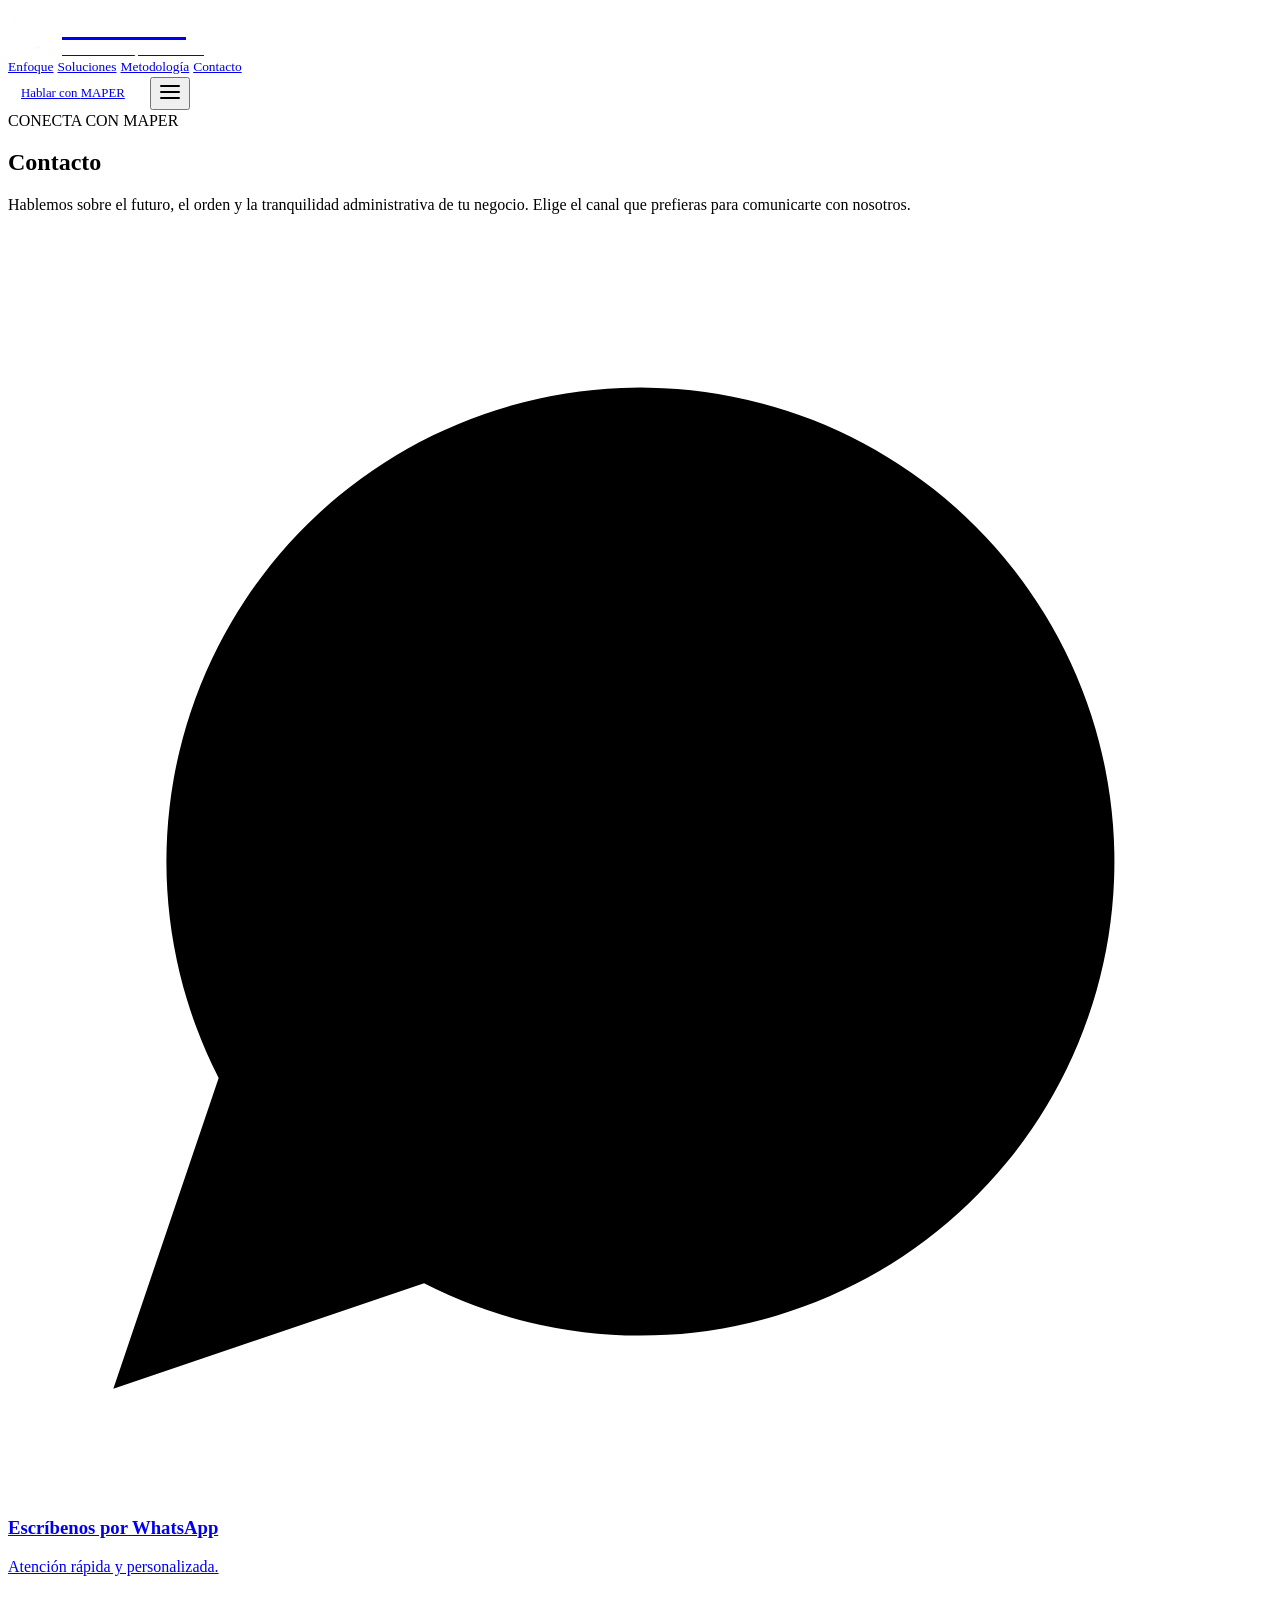
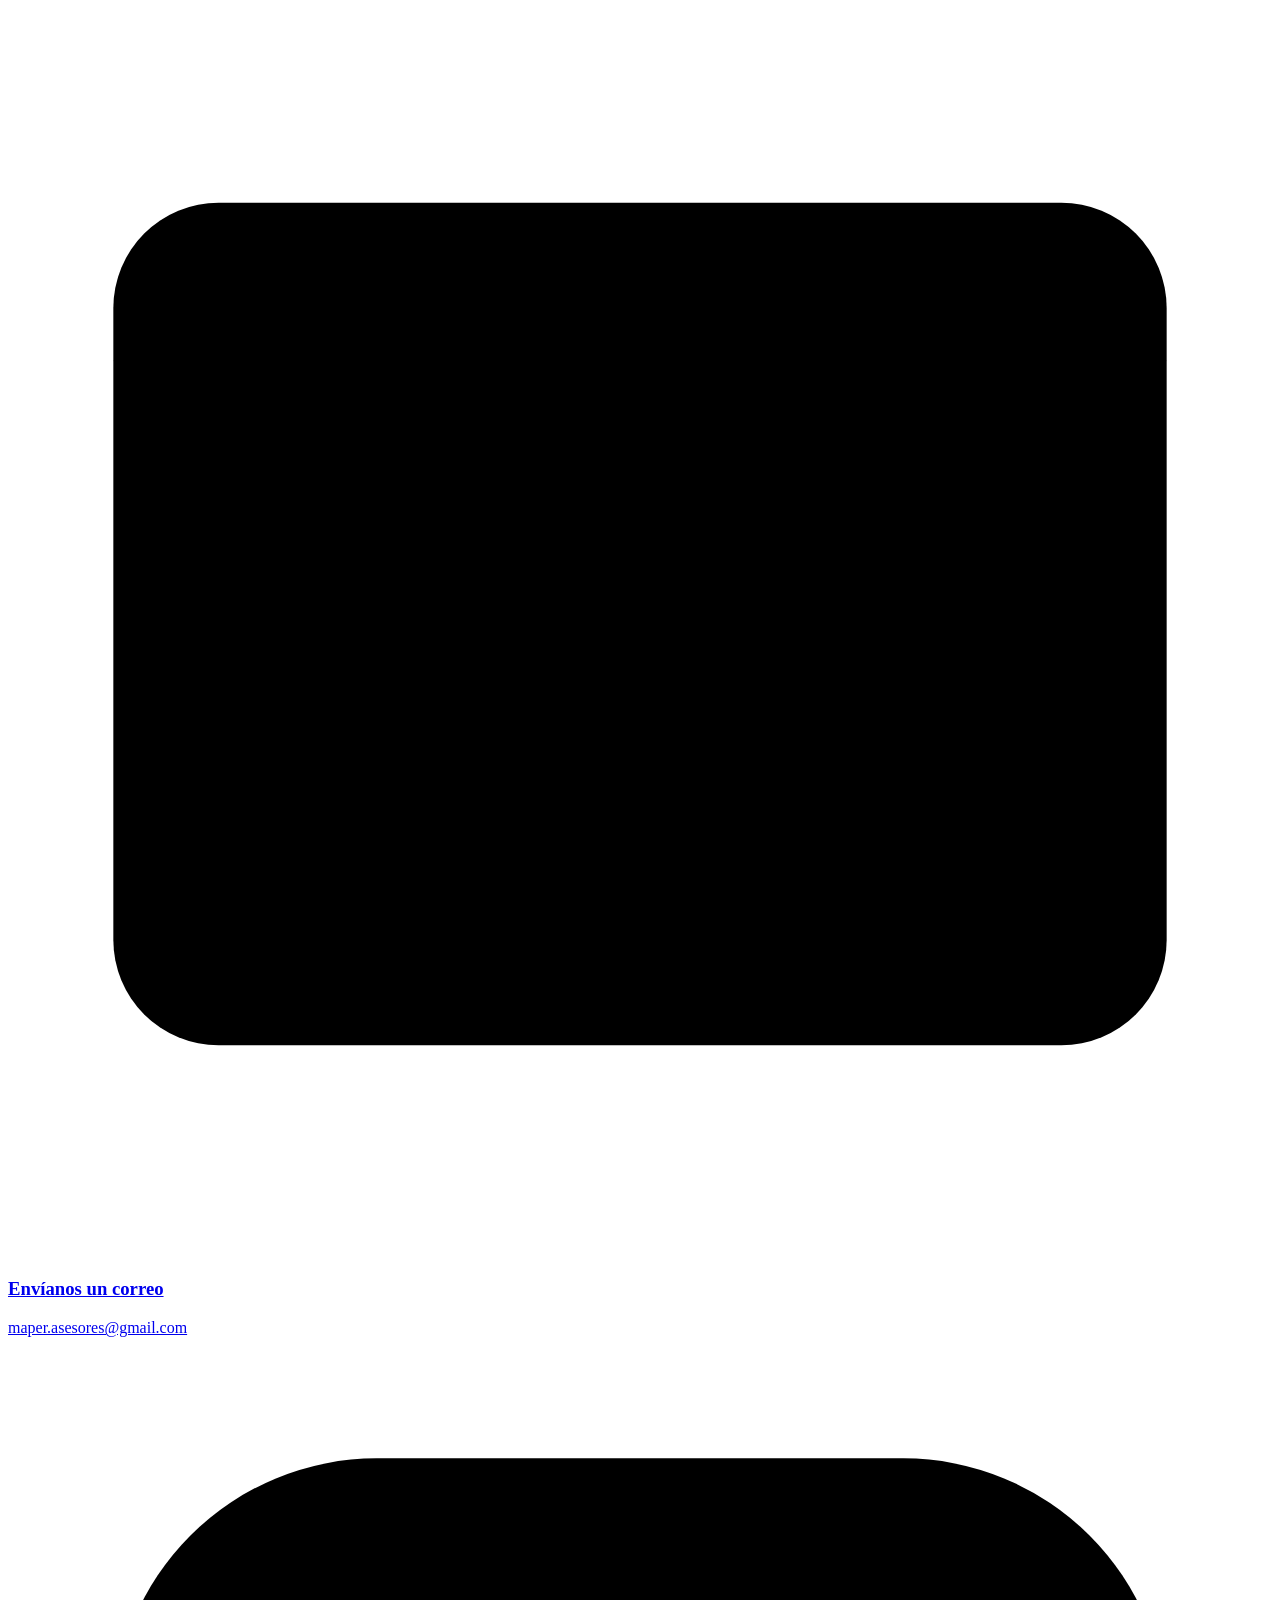
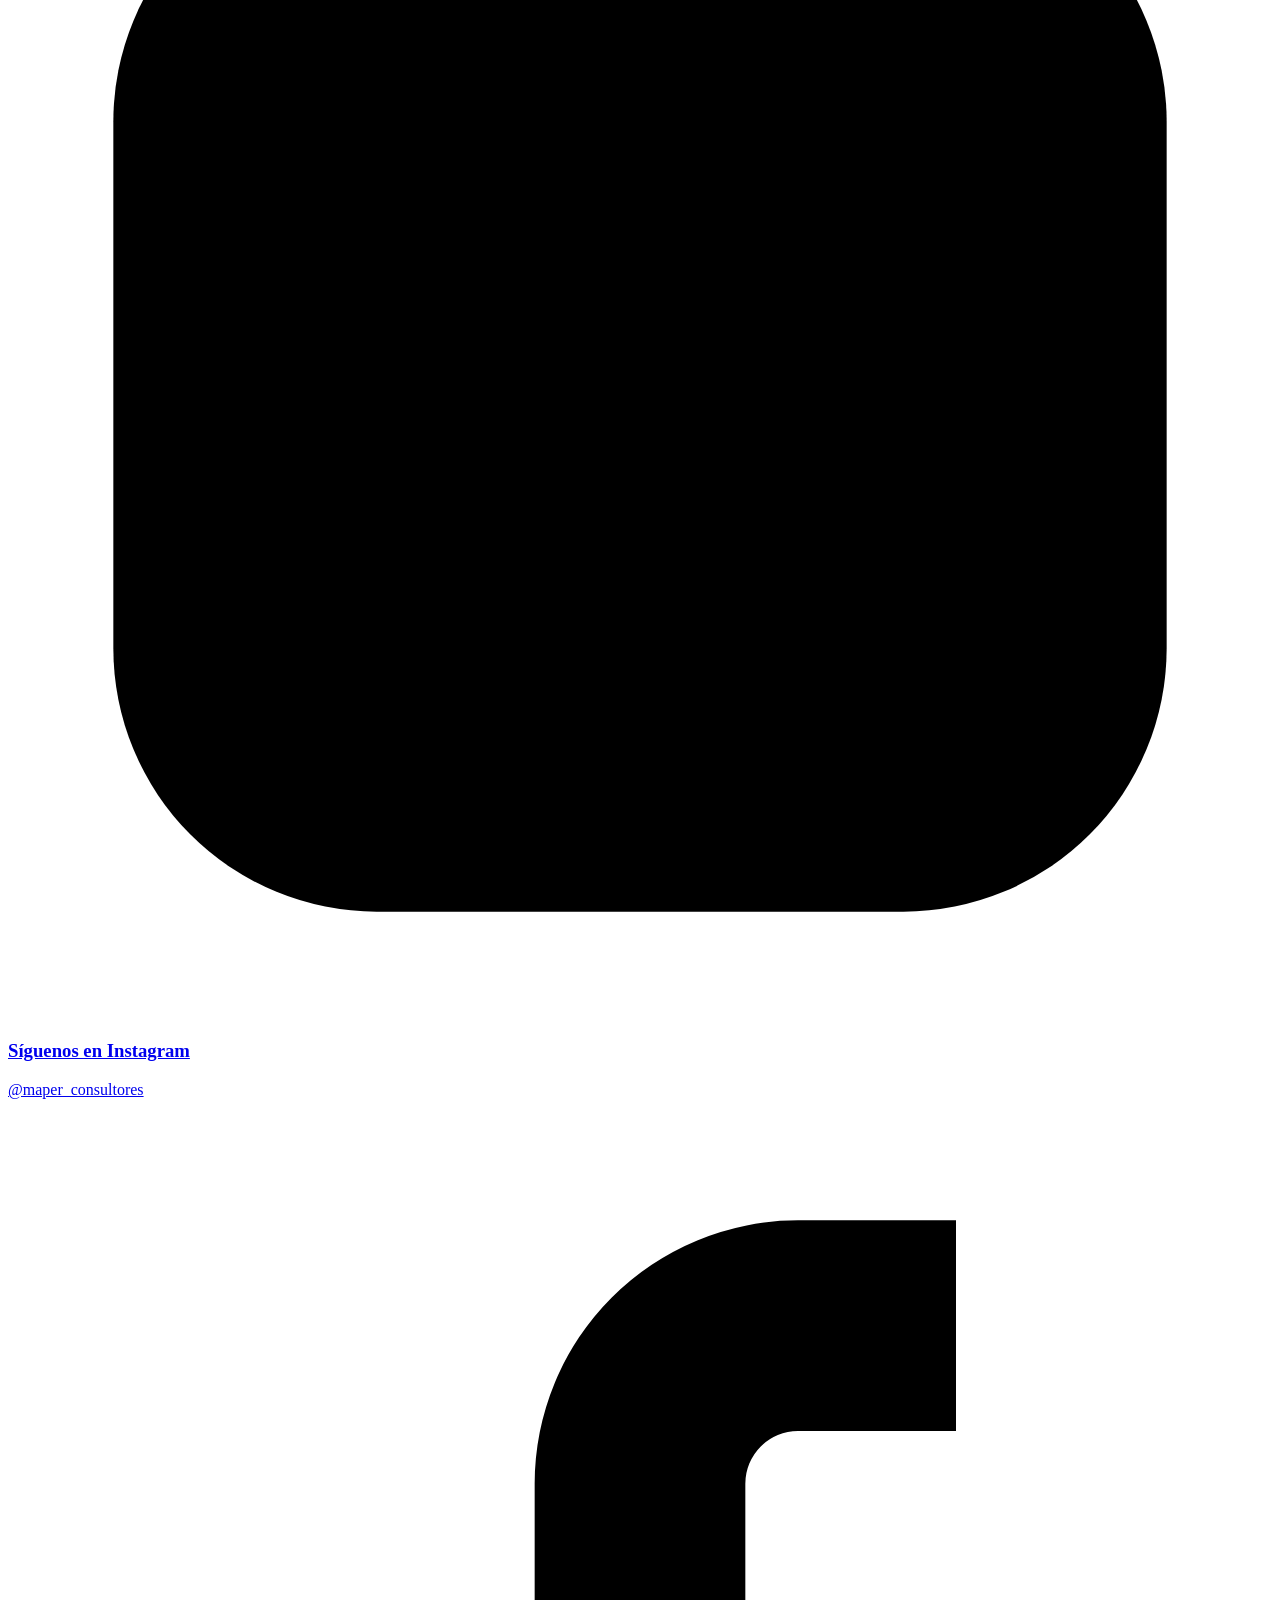
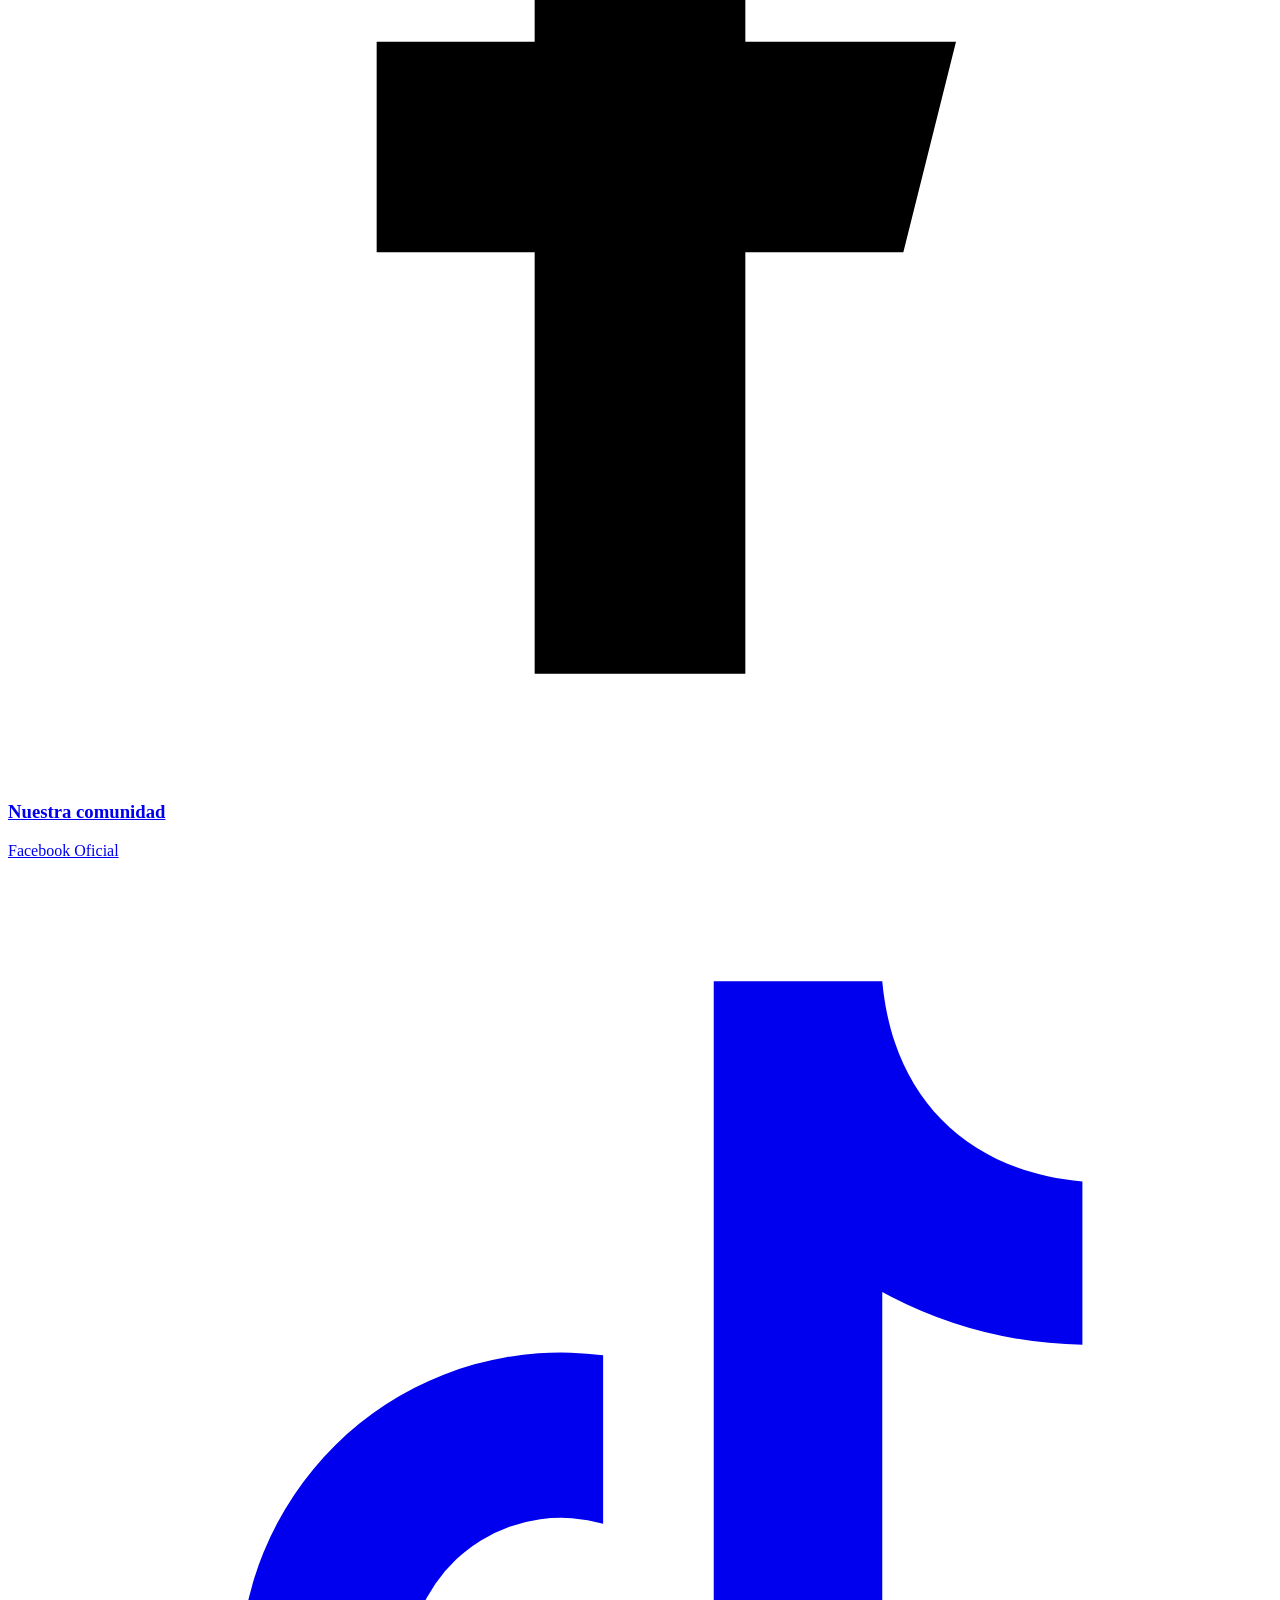
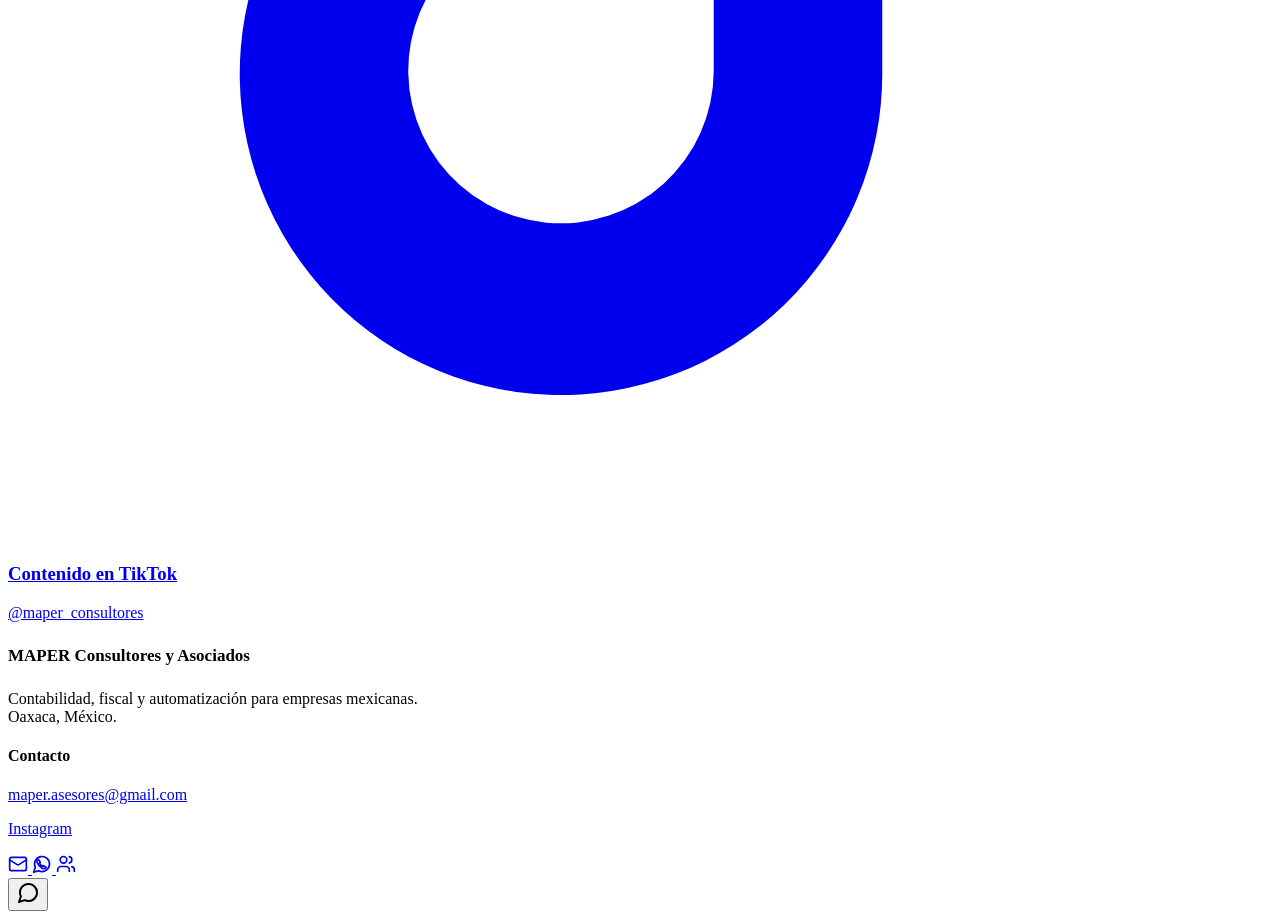
==== commit b3a6caf5: "Actualiza datos del sitio MAPER" ====
--- a/contacto/index.html
+++ b/contacto/index.html
@@ -9,6 +9,15 @@
 
   <meta property="og:url" content="https://maper-consultores.github.io/contacto/" data-brand-url="contacto/">
   <meta property="og:type" content="website">
+<meta property="og:image" content="https://maper-consultores.github.io/assets/logos/og-image.jpg" data-brand-url="assets/logos/og-image.jpg">
+<meta property="og:image:secure_url" content="https://maper-consultores.github.io/assets/logos/og-image.jpg" data-brand-url="assets/logos/og-image.jpg">
+<meta property="og:image:type" content="image/jpeg">
+<meta property="og:image:width" content="800">
+<meta property="og:image:height" content="800">
+<meta property="og:image:alt" content="MAPER Consultores y Asociados" data-brand-content="{fullName}">
+<meta name="twitter:image" content="https://maper-consultores.github.io/assets/logos/og-image.jpg" data-brand-url="assets/logos/og-image.jpg">
+<meta name="twitter:image:alt" content="MAPER Consultores y Asociados" data-brand-content="{fullName}">
+
 
   <meta name="twitter:card" content="summary_large_image">
   <meta name="twitter:title" content="Contacto | MAPER" data-brand-content="Contacto | {name}">
@@ -32,7 +41,7 @@
     <nav>
       <div class="logo">
         <a href="../">
-          <span class="brand-lockup"><img class="brand-icon" data-brand-image="icon" src="[data-uri]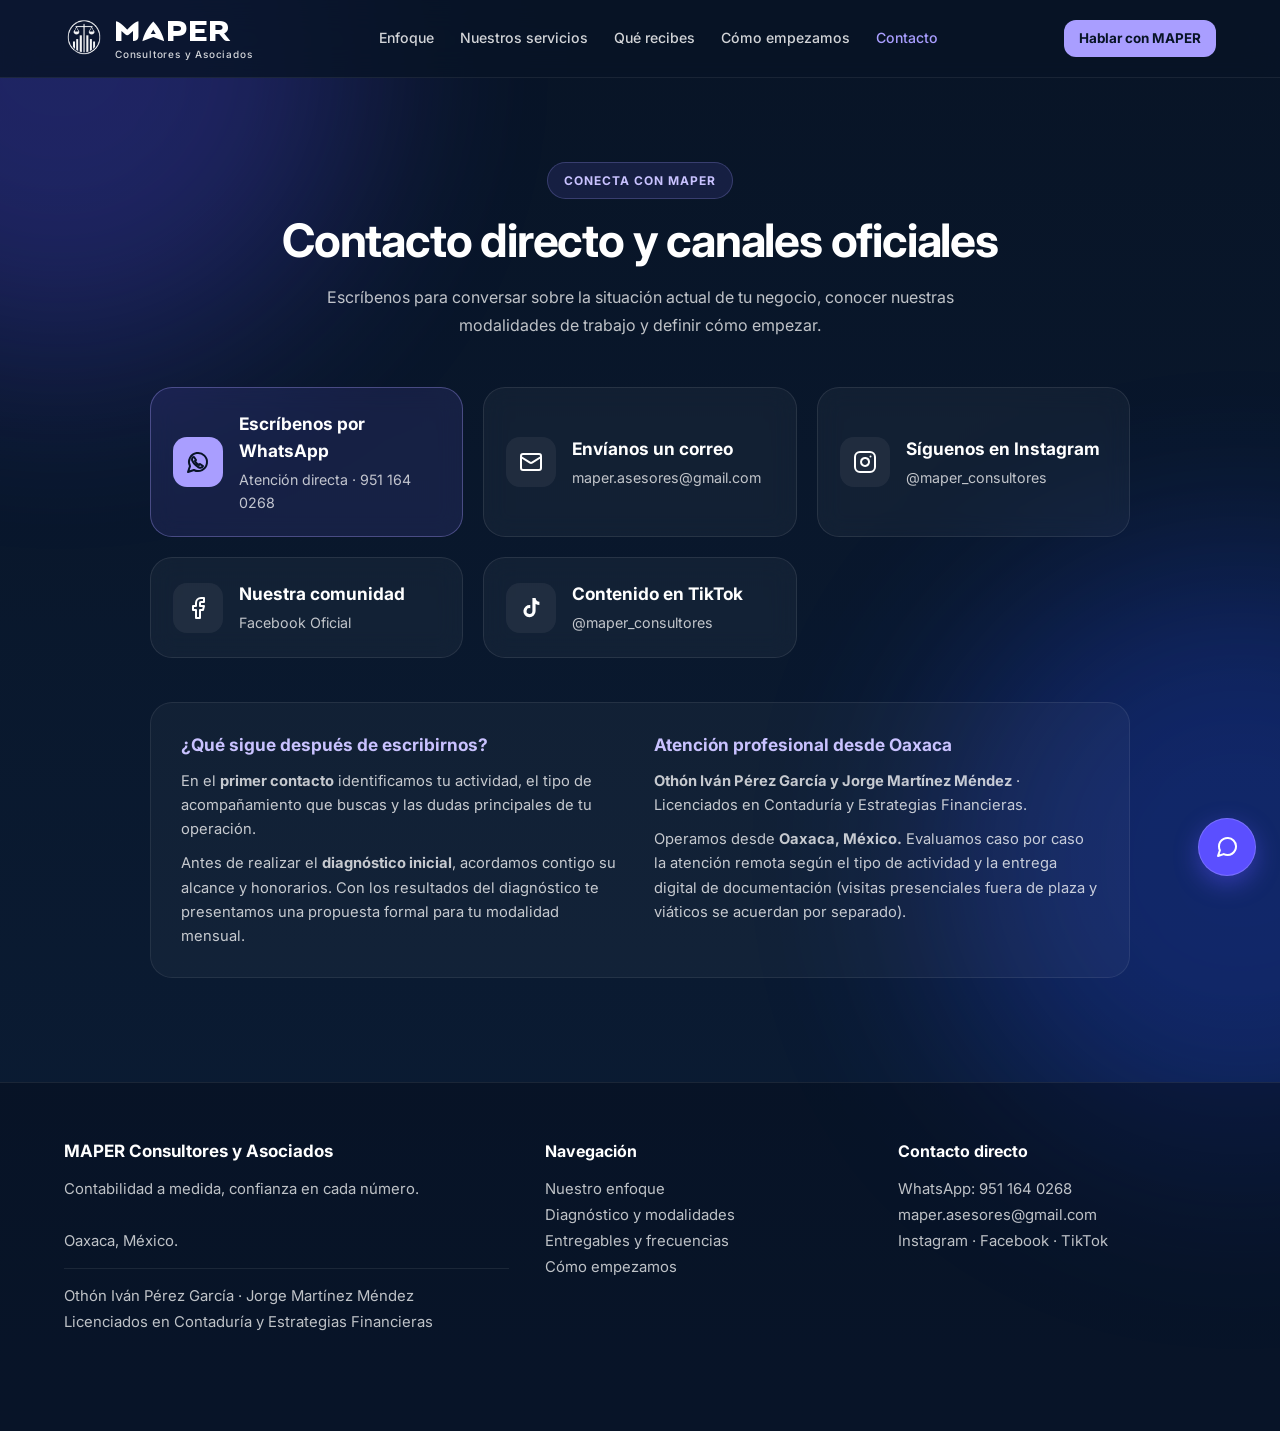
==== commit bbefe1d8: "Actualiza datos del sitio MAPER" ====
--- a/contacto/index.html
+++ b/contacto/index.html
@@ -3,9 +3,9 @@
 <head>
   <meta charset="UTF-8">
   <meta name="viewport" content="width=device-width, initial-scale=1.0">
-  <title data-brand-template="Contacto | {name} - Contabilidad, Fiscal y Automatización">Contacto | MAPER - Contabilidad, Fiscal y Automatización</title>
+  <title data-brand-template="Contacto | {name} - Contabilidad, Cumplimiento y Control Administrativo">Contacto | MAPER - Contabilidad, Cumplimiento y Control Administrativo</title>
   <meta property="og:title" content="Contacto | MAPER" data-brand-content="Contacto | {name}">
-  <meta property="og:description" content="Hablemos sobre el futuro, el orden y la tranquilidad administrativa de tu negocio. Contacta con MAPER." data-brand-content="Hablemos sobre el futuro, el orden y la tranquilidad administrativa de tu negocio. Contacta con {name}.">
+  <meta property="og:description" content="Coordina un primer contacto con MAPER Consultores y Asociados en Oaxaca, México. Contabilidad, cumplimiento fiscal y control administrativo." data-brand-content="Coordina un primer contacto con {fullName} en Oaxaca, México. Contabilidad, cumplimiento fiscal y control administrativo.">
 
   <meta property="og:url" content="https://maper-consultores.github.io/contacto/" data-brand-url="contacto/">
   <meta property="og:type" content="website">
@@ -21,7 +21,8 @@
 
   <meta name="twitter:card" content="summary_large_image">
   <meta name="twitter:title" content="Contacto | MAPER" data-brand-content="Contacto | {name}">
-  <meta name="twitter:description" content="Hablemos sobre el futuro, el orden y la tranquilidad administrativa de tu negocio. Contacta con MAPER." data-brand-content="Hablemos sobre el futuro, el orden y la tranquilidad administrativa de tu negocio. Contacta con {name}.">
+  <meta name="twitter:description" content="Coordina un primer contacto con MAPER Consultores y Asociados en Oaxaca, México. Contabilidad, cumplimiento fiscal y control administrativo." data-brand-content="Coordina un primer contacto con {fullName} en Oaxaca, México. Contabilidad, cumplimiento fiscal y control administrativo.">
+  <meta name="description" content="Canales de contacto de MAPER Consultores y Asociados en Oaxaca, México. Escríbenos por WhatsApp o correo electrónico para conversar sobre tu negocio.">
 
   <link rel="preconnect" href="https://fonts.googleapis.com">
   <link rel="preconnect" href="https://fonts.gstatic.com" crossorigin>
@@ -37,19 +38,22 @@
   <div class="glow glow1"></div>
   <div class="glow glow2"></div>
 
+  <header class="site-header">
   <div class="container">
     <nav>
       <div class="logo">
-        <a href="../">
+        <a href="../" aria-label="Inicio MAPER">
           <span class="brand-lockup"><img class="brand-icon" data-brand-image="icon" src="[data-uri]" alt="MAPER Consultores y Asociados"><span class="brand-copy"><span class="brand-wordmark" data-brand="name">MAPER</span><span class="brand-descriptor" data-brand="descriptor">Consultores y Asociados</span></span></span>
         </a>
       </div>
       <div class="nav-links">
         <a href="../#quienes">Enfoque</a>
-        <a href="../#servicios">Soluciones</a>
-        <a href="../#metodologia">Metodología</a>
-        <a href="../contacto/">Contacto</a>
-        </div>
+        <a href="../#servicios">Nuestros servicios</a>
+        <a href="../#entregables">Qué recibes</a>
+        <a href="../#proceso">Cómo empezamos</a>
+        <a href="./" aria-current="page">Contacto</a>
+        <a href="https://wa.me/529511640268?text=Hola%2C%20me%20gustar%C3%ADa%20conocer%20los%20servicios%20de%20MAPER%20Consultores%20y%20Asociados." target="_blank" class="nav-mobile-cta" data-brand-link="whatsapp">Hablar con <span data-brand="name">MAPER</span></a>
+      </div>
       <div class="nav-actions" style="display: flex; align-items: center; gap: 12px;">
         <a href="https://wa.me/529511640268?text=Hola%2C%20me%20gustar%C3%ADa%20conocer%20los%20servicios%20de%20MAPER%20Consultores%20y%20Asociados." target="_blank" class="nav-btn" data-brand-link="whatsapp">Hablar con <span data-brand="name">MAPER</span></a>
         <button class="hamburger" aria-label="Abrir menú" aria-expanded="false" id="mobile-menu-btn">
@@ -59,13 +63,14 @@
       </div>
     </nav>
   </div>
+  </header>
 
   <section class="section fade">
     <div class="container">
       <div class="section-title">
         <span>CONECTA CON <span data-brand="name">MAPER</span></span>
-        <h2>Contacto</h2>
-        <p>Hablemos sobre el futuro, el orden y la tranquilidad administrativa de tu negocio. Elige el canal que prefieras para comunicarte con nosotros.</p>
+        <h2>Contacto directo y canales oficiales</h2>
+        <p>Escríbenos para conversar sobre la situación actual de tu negocio, conocer nuestras modalidades de trabajo y definir cómo empezar.</p>
       </div>
 
       <div class="contact-hub-grid">
@@ -77,7 +82,7 @@
           </div>
           <div class="contact-details">
             <h3>Escríbenos por WhatsApp</h3>
-            <p>Atención rápida y personalizada.</p>
+            <p>Atención directa · <span data-brand="phoneDisplay">951 164 0268</span></p>
           </div>
         </a>
 
@@ -126,6 +131,28 @@
         </a>
 
       </div>
+
+      <div class="contact-context-box">
+        <div class="contact-context-item">
+          <h3>¿Qué sigue después de escribirnos?</h3>
+          <p>
+            En el <strong>primer contacto</strong> identificamos tu actividad, el tipo de acompañamiento que buscas y las dudas principales de tu operación.
+          </p>
+          <p>
+            Antes de realizar el <strong>diagnóstico inicial</strong>, acordamos contigo su alcance y honorarios. Con los resultados del diagnóstico te presentamos una propuesta formal para tu modalidad mensual.
+          </p>
+        </div>
+        <div class="contact-context-item">
+          <h3>Atención profesional desde Oaxaca</h3>
+          <p>
+            <strong>Othón Iván Pérez García y Jorge Martínez Méndez</strong> · Licenciados en Contaduría y Estrategias Financieras.
+          </p>
+          <p>
+            Operamos desde <strong><span data-brand="location">Oaxaca, México.</span></strong> Evaluamos caso por caso la atención remota según el tipo de actividad y la entrega digital de documentación (visitas presenciales fuera de plaza y viáticos se acuerdan por separado).
+          </p>
+        </div>
+      </div>
+
     </div>
   </section>
 
@@ -134,12 +161,24 @@
       <div class="footer">
         <div>
           <h4><span data-brand="fullName">MAPER Consultores y Asociados</span></h4>
-          <p>Contabilidad, fiscal y automatización para empresas mexicanas.<br><span data-brand="location">Oaxaca, México.</span></p>
+          <p><span data-brand="tagline">Contabilidad a medida, confianza en cada número.</span><br><span data-brand="location">Oaxaca, México.</span></p>
+          <p class="footer-note">
+            Othón Iván Pérez García · Jorge Martínez Méndez<br>
+            Licenciados en Contaduría y Estrategias Financieras
+          </p>
         </div>
         <div>
-          <h4>Contacto</h4>
+          <h4>Navegación</h4>
+          <p><a href="../#quienes">Nuestro enfoque</a></p>
+          <p><a href="../#servicios">Diagnóstico y modalidades</a></p>
+          <p><a href="../#entregables">Entregables y frecuencias</a></p>
+          <p><a href="../#proceso">Cómo empezamos</a></p>
+        </div>
+        <div>
+          <h4>Contacto directo</h4>
+          <p><a href="https://wa.me/529511640268?text=Hola%2C%20me%20gustar%C3%ADa%20conocer%20los%20servicios%20de%20MAPER%20Consultores%20y%20Asociados." target="_blank" data-brand-link="whatsapp">WhatsApp: <span data-brand="phoneDisplay">951 164 0268</span></a></p>
           <p><a href="mailto:maper.asesores@gmail.com?subject=Solicitud%20de%20informaci%C3%B3n&amp;body=Hola%2C%20equipo%20MAPER.%0AMe%20gustar%C3%ADa%20recibir%20informaci%C3%B3n%20sobre%20sus%20servicios." data-brand-link="mail"><span data-brand="email">maper.asesores@gmail.com</span></a></p>
-          <p><a href="https://www.instagram.com/maper_consultores/" target="_blank" data-brand-link="instagram">Instagram</a></p>
+          <p><a href="https://www.instagram.com/maper_consultores/" target="_blank" data-brand-link="instagram">Instagram</a> · <a href="https://www.facebook.com/maperconsultores/" target="_blank" data-brand-link="facebook">Facebook</a> · <a href="https://www.tiktok.com/@maper_consultores" target="_blank" data-brand-link="tiktok">TikTok</a></p>
         </div>
       </div>
     </div>
@@ -153,11 +192,11 @@
       <a href="https://wa.me/529511640268?text=Hola%2C%20me%20gustar%C3%ADa%20conocer%20los%20servicios%20de%20MAPER%20Consultores%20y%20Asociados." class="fab-item whatsapp" target="_blank" aria-label="WhatsApp" data-brand-link="whatsapp">
         <svg xmlns="http://www.w3.org/2000/svg" width="20" height="20" fill="none" stroke="currentColor" stroke-width="2" stroke-linecap="round" stroke-linejoin="round" viewBox="0 0 24 24"><path d="M7.9 20A9 9 0 1 0 4 16.1L2 22Z" /><path d="M8 7l2 3-1 1c1 2 2 3 4 4l1-1 3 2c-1 2-3 2-5 1-3-2-5-4-6-7 0-2 0-3 2-3z" /></svg>
       </a>
-      <a href="../contacto/" class="fab-item contact" aria-label="Hablar con MAPER" data-brand-aria="Hablar con {name}">
-        <svg xmlns="http://www.w3.org/2000/svg" width="20" height="20" fill="none" stroke="currentColor" stroke-width="2" stroke-linecap="round" stroke-linejoin="round" viewBox="0 0 24 24"><path d="M16 21v-2a4 4 0 0 0-4-4H6a4 4 0 0 0-4 4v2" /><circle cx="9" cy="7" r="4" /><path d="M22 21v-2a4 4 0 0 0-3-3.87" /><path d="M16 3.13a4 4 0 0 1 0 7.75" /></svg>
+      <a href="../#servicios" class="fab-item contact" aria-label="Ver servicios de MAPER">
+        <svg xmlns="http://www.w3.org/2000/svg" width="20" height="20" fill="none" stroke="currentColor" stroke-width="2" stroke-linecap="round" stroke-linejoin="round" viewBox="0 0 24 24"><rect width="7" height="7" x="3" y="3" rx="1" /><rect width="7" height="7" x="14" y="3" rx="1" /><rect width="7" height="7" x="14" y="14" rx="1" /><rect width="7" height="7" x="3" y="14" rx="1" /></svg>
       </a>
     </div>
-    <button class="fab-toggle" aria-label="Opciones de contacto" id="fab-toggle-btn">
+    <button class="fab-toggle" aria-label="Opciones de contacto" aria-expanded="false" id="fab-toggle-btn">
       <svg width="24" height="24" stroke="currentColor" stroke-width="2" fill="none" stroke-linecap="round" stroke-linejoin="round" class="icon-chat" viewBox="0 0 24 24"><path d="M21 11.5a8.38 8.38 0 0 1-.9 3.8 8.5 8.5 0 0 1-7.6 4.7 8.38 8.38 0 0 1-3.8-.9L3 21l1.9-5.7a8.38 8.38 0 0 1-.9-3.8 8.5 8.5 0 0 1 4.7-7.6 8.38 8.38 0 0 1 3.8-.9h.5a8.48 8.48 0 0 1 8 8v.5z"></path></svg>
       <svg width="24" height="24" stroke="currentColor" stroke-width="2" fill="none" stroke-linecap="round" stroke-linejoin="round" class="icon-close" style="display:none;" viewBox="0 0 24 24"><line x1="18" y1="6" x2="6" y2="18"></line><line x1="6" y1="6" x2="18" y2="18"></line></svg>
     </button>
--- a/assets/css/base.css
+++ b/assets/css/base.css
@@ -0,0 +1,65 @@
+:root {
+  --bg: #081426;
+  --bg2: #0d1e36;
+  --card: rgba(255, 255, 255, .05);
+  --border: rgba(255, 255, 255, .08);
+  --text: #ffffff;
+  --muted: rgba(255, 255, 255, .74);
+  --accent: #A99EFF;
+  --accent2: #A99EFF;
+  --btn-text: #081426;
+}
+
+* {
+  margin: 0;
+  padding: 0;
+  box-sizing: border-box;
+}
+
+html {
+  scroll-behavior: smooth;
+  scroll-padding-top: 90px;
+}
+
+@media (prefers-reduced-motion: reduce) {
+  html {
+    scroll-behavior: auto;
+  }
+}
+
+body {
+  font-family: 'Inter', -apple-system, BlinkMacSystemFont, sans-serif;
+  background: linear-gradient(180deg, #081426 0%, #0b1d36 100%);
+  color: var(--text);
+  overflow-x: hidden;
+  min-height: 100vh;
+  display: flex;
+  flex-direction: column;
+  line-height: 1.6;
+  -webkit-font-smoothing: antialiased;
+}
+
+body::before {
+  content: "";
+  position: fixed;
+  inset: 0;
+  background-image: 
+    linear-gradient(rgba(255, 255, 255, .025) 1px, transparent 1px),
+    linear-gradient(90deg, rgba(255, 255, 255, .025) 1px, transparent 1px);
+  background-size: 60px 60px;
+  opacity: .18;
+  pointer-events: none;
+  z-index: -2;
+}
+
+a {
+  text-decoration: none;
+  color: inherit;
+}
+
+a:focus-visible,
+button:focus-visible {
+  outline: 2px solid var(--accent);
+  outline-offset: 3px;
+  border-radius: 6px;
+}
--- a/assets/css/layout.css
+++ b/assets/css/layout.css
@@ -0,0 +1,312 @@
+.container {
+  width: 90%;
+  max-width: 1180px;
+  margin: 0 auto;
+}
+
+/* NAV */
+.site-header {
+  position: sticky;
+  top: 0;
+  z-index: 100;
+  backdrop-filter: blur(16px);
+  -webkit-backdrop-filter: blur(16px);
+  background: rgba(8, 20, 38, .82);
+  border-bottom: 1px solid rgba(255, 255, 255, .07);
+}
+
+nav {
+  display: flex;
+  justify-content: space-between;
+  align-items: center;
+  padding: 16px 0;
+  position: relative;
+  gap: 16px;
+}
+
+.logo {
+  display: flex;
+  align-items: center;
+  min-width: 0;
+}
+
+.logo img {
+  height: 21px;
+  width: auto;
+  filter: brightness(0) invert(1);
+  opacity: .95;
+}
+
+.nav-links {
+  display: flex;
+  align-items: center;
+  gap: 24px;
+}
+
+.nav-links a {
+  color: rgba(255, 255, 255, .82);
+  font-size: .92rem;
+  font-weight: 500;
+  transition: color .2s ease;
+  padding: 6px 2px;
+}
+
+.nav-links a:hover,
+.nav-links a[aria-current="page"] {
+  color: var(--accent);
+}
+
+.nav-links .nav-mobile-cta {
+  display: none;
+}
+
+.hamburger {
+  display: none;
+  background: rgba(255, 255, 255, .05);
+  border: 1px solid rgba(255, 255, 255, .12);
+  border-radius: 10px;
+  color: white;
+  cursor: pointer;
+  padding: 8px;
+  align-items: center;
+  justify-content: center;
+  flex-shrink: 0;
+}
+
+.hamburger:hover {
+  background: rgba(255, 255, 255, .1);
+}
+
+/* FOOTER */
+footer {
+  padding: 56px 0 96px;
+  border-top: 1px solid rgba(255, 255, 255, .08);
+  margin-top: auto;
+  background: rgba(5, 13, 25, .45);
+}
+
+.footer {
+  display: grid;
+  grid-template-columns: 1.4fr 1fr 1fr;
+  gap: 36px;
+}
+
+.footer h4 {
+  margin-bottom: 12px;
+  font-size: 1rem;
+  color: #ffffff;
+}
+
+.footer p,
+.footer a {
+  color: rgba(255, 255, 255, .74);
+  text-decoration: none;
+  line-height: 1.75;
+  font-size: .93rem;
+  word-break: break-word;
+  overflow-wrap: break-word;
+}
+
+.footer a:hover {
+  color: var(--accent);
+  text-decoration: underline;
+}
+
+.footer-note {
+  margin-top: 14px;
+  padding-top: 14px;
+  border-top: 1px solid rgba(255, 255, 255, .08);
+  font-size: .85rem;
+  line-height: 1.55;
+  color: rgba(255, 255, 255, .68);
+}
+
+/* FAB SPEED DIAL */
+.fab-wrapper {
+  position: fixed;
+  right: 24px;
+  bottom: 24px;
+  z-index: 999;
+  display: flex;
+  flex-direction: column;
+  align-items: flex-end;
+  gap: 14px;
+}
+
+.fab-menu {
+  display: flex;
+  flex-direction: column;
+  gap: 12px;
+  opacity: 0;
+  visibility: hidden;
+  transform: translateY(16px);
+  transition: opacity 0.25s ease, transform 0.25s ease, visibility 0.25s;
+  pointer-events: none;
+}
+
+.fab-menu.fab-active {
+  opacity: 1;
+  visibility: visible;
+  transform: translateY(0);
+  pointer-events: auto;
+}
+
+.fab-item {
+  width: 50px;
+  height: 50px;
+  border-radius: 50%;
+  color: white;
+  display: flex;
+  align-items: center;
+  justify-content: center;
+  text-decoration: none;
+  transition: transform 0.2s ease, box-shadow 0.2s ease;
+  box-shadow: 0 6px 18px rgba(0, 0, 0, 0.35);
+}
+
+.fab-item:hover {
+  transform: scale(1.08);
+}
+
+.fab-item.whatsapp {
+  background: #1FA855;
+  color: #ffffff;
+}
+
+.fab-item.mail {
+  background: #264dff;
+  color: #ffffff;
+}
+
+.fab-item.contact {
+  background: #5b4fff;
+  color: #ffffff;
+}
+
+.fab-toggle {
+  width: 58px;
+  height: 58px;
+  border-radius: 50%;
+  background: #5b4fff;
+  color: white;
+  border: 1px solid rgba(255, 255, 255, .18);
+  box-shadow: 0 8px 24px rgba(91, 79, 255, 0.45);
+  cursor: pointer;
+  display: flex;
+  align-items: center;
+  justify-content: center;
+  transition: transform 0.2s ease, background-color 0.2s ease;
+}
+
+.fab-toggle:hover {
+  transform: scale(1.05);
+  background: #6c61ff;
+}
+
+/* MOBILE */
+@media (max-width: 980px) {
+  .container {
+    width: 92%;
+  }
+
+  nav {
+    padding: 12px 0;
+  }
+
+  .logo img {
+    height: 18px;
+  }
+
+  .footer {
+    grid-template-columns: 1fr;
+    gap: 28px;
+  }
+
+  .fab-wrapper {
+    right: 16px;
+    bottom: 16px;
+  }
+
+  .fab-toggle {
+    width: 52px;
+    height: 52px;
+  }
+
+  .fab-item {
+    width: 46px;
+    height: 46px;
+  }
+
+  .fab-menu {
+    gap: 10px;
+  }
+
+  .hamburger {
+    display: flex;
+  }
+
+  .nav-actions .nav-btn {
+    display: none;
+  }
+
+  .nav-links {
+    position: fixed;
+    top: 64px;
+    left: 0;
+    right: 0;
+    max-height: calc(100vh - 64px);
+    overflow-y: auto;
+    background: rgba(8, 20, 38, .98);
+    backdrop-filter: blur(24px);
+    -webkit-backdrop-filter: blur(24px);
+    border-top: 1px solid rgba(255, 255, 255, .08);
+    border-bottom: 1px solid rgba(255, 255, 255, .12);
+    flex-direction: column;
+    align-items: stretch;
+    padding: 20px 5% 28px;
+    gap: 4px;
+    opacity: 0;
+    visibility: hidden;
+    transform: translateY(-8px);
+    transition: opacity 0.25s ease, transform 0.25s ease, visibility 0.25s;
+    box-shadow: 0 24px 48px rgba(0, 0, 0, .5);
+  }
+
+  .nav-links.nav-active {
+    opacity: 1;
+    visibility: visible;
+    transform: translateY(0);
+  }
+
+  .nav-links a {
+    font-size: 1.08rem;
+    padding: 13px 4px;
+    display: block;
+    border-bottom: 1px solid rgba(255, 255, 255, .06);
+  }
+
+  .nav-links a.nav-mobile-cta {
+    display: inline-flex;
+    justify-content: center;
+    align-items: center;
+    margin-top: 14px;
+    padding: 13px 20px;
+    border-radius: 12px;
+    background: var(--accent);
+    color: var(--btn-text);
+    font-weight: 700;
+    font-size: .98rem;
+    border-bottom: none;
+    text-align: center;
+  }
+}
+
+@media (max-width: 400px) {
+  .container {
+    width: 92%;
+  }
+
+  nav {
+    gap: 8px;
+  }
+}
--- a/assets/css/components.css
+++ b/assets/css/components.css
@@ -0,0 +1,929 @@
+/* BOTONES */
+.nav-btn {
+  background: var(--accent);
+  color: var(--btn-text);
+  padding: 11px 17px;
+  border-radius: 12px;
+  text-decoration: none;
+  font-weight: 700;
+  font-size: .88rem;
+  line-height: 1.15;
+  transition: transform .2s ease, box-shadow .2s ease, filter .2s ease;
+  white-space: nowrap;
+}
+
+.nav-btn:hover {
+  transform: translateY(-2px);
+  filter: brightness(1.08);
+  box-shadow: 0 10px 26px rgba(169, 158, 255, .32);
+}
+
+.buttons {
+  display: flex;
+  flex-wrap: wrap;
+  gap: 14px;
+}
+
+.btn {
+  padding: 14px 22px;
+  border-radius: 14px;
+  text-decoration: none;
+  font-weight: 700;
+  font-size: .96rem;
+  transition: transform .25s ease, box-shadow .25s ease, background-color .25s ease, filter .25s ease;
+  display: inline-flex;
+  align-items: center;
+  justify-content: center;
+  gap: .32em;
+}
+
+.btn-primary {
+  background: var(--accent);
+  color: var(--btn-text);
+}
+
+.btn-primary:hover {
+  transform: translateY(-2px);
+  filter: brightness(1.08);
+  box-shadow: 0 14px 34px rgba(169, 158, 255, .32);
+}
+
+.btn-secondary {
+  background: rgba(255, 255, 255, .06);
+  border: 1px solid rgba(255, 255, 255, .14);
+  color: #ffffff;
+}
+
+.btn-secondary:hover {
+  background: rgba(255, 255, 255, .11);
+  border-color: rgba(255, 255, 255, .24);
+  transform: translateY(-2px);
+}
+
+/* HERO */
+.hero {
+  padding: 64px 0 84px;
+}
+
+.hero-grid {
+  display: grid;
+  grid-template-columns: 1.12fr .88fr;
+  gap: 44px;
+  align-items: center;
+}
+
+.hero-badge {
+  display: inline-flex;
+  align-items: center;
+  flex-wrap: wrap;
+  max-width: 100%;
+  gap: 8px;
+  padding: 8px 16px;
+  border-radius: 999px;
+  background: rgba(124, 108, 255, .12);
+  border: 1px solid rgba(169, 158, 255, .26);
+  font-size: .75rem;
+  font-weight: 700;
+  line-height: 1.4;
+  letter-spacing: .9px;
+  margin-bottom: 20px;
+  color: #C9C2FF;
+  text-transform: uppercase;
+}
+
+.hero h1 {
+  font-size: clamp(2.25rem, 4.4vw, 4rem);
+  line-height: 1.06;
+  letter-spacing: -1.5px;
+  margin-bottom: 16px;
+  font-weight: 800;
+  max-width: 720px;
+}
+
+.hero-gradient {
+  background: linear-gradient(90deg, #FFFFFF 0%, #C9C2FF 55%, #A99EFF 100%);
+  -webkit-background-clip: text;
+  background-clip: text;
+  -webkit-text-fill-color: transparent;
+}
+
+.hero-tagline {
+  font-size: 1.12rem;
+  font-weight: 600;
+  color: #C9C2FF;
+  margin-bottom: 14px;
+}
+
+.hero p {
+  max-width: 640px;
+  font-size: 1.03rem;
+  line-height: 1.75;
+  color: var(--muted);
+  margin-bottom: 30px;
+}
+
+.hero-side {
+  background: linear-gradient(180deg, rgba(16, 31, 56, .78) 0%, rgba(9, 21, 39, .85) 100%);
+  border: 1px solid rgba(169, 158, 255, .2);
+  padding: 28px;
+  border-radius: 26px;
+  backdrop-filter: blur(14px);
+  -webkit-backdrop-filter: blur(14px);
+  box-shadow: 0 16px 48px rgba(0, 0, 0, .28);
+}
+
+.metric {
+  padding: 16px 18px;
+  border-radius: 16px;
+  background: rgba(255, 255, 255, .035);
+  border: 1px solid rgba(255, 255, 255, .06);
+  margin-bottom: 14px;
+}
+
+.metric:last-child {
+  margin-bottom: 0;
+}
+
+.metric h3 {
+  font-size: 1.06rem;
+  margin-bottom: 6px;
+  color: #ffffff;
+}
+
+.metric p {
+  color: rgba(255, 255, 255, .76);
+  font-size: .91rem;
+  line-height: 1.55;
+  margin: 0;
+}
+
+/* SECTIONS */
+.section {
+  padding: 84px 0;
+}
+
+.section-title {
+  text-align: center;
+  margin-bottom: 48px;
+}
+
+.section-title > span {
+  display: inline-block;
+  padding: 8px 16px;
+  border-radius: 999px;
+  background: rgba(124, 108, 255, .12);
+  border: 1px solid rgba(169, 158, 255, .24);
+  font-size: .75rem;
+  letter-spacing: 1px;
+  font-weight: 700;
+  margin-bottom: 16px;
+  color: #C9C2FF;
+  text-transform: uppercase;
+}
+
+.section-title h2 {
+  font-size: clamp(1.85rem, 3.6vw, 3rem);
+  letter-spacing: -1.2px;
+  margin-bottom: 16px;
+  line-height: 1.12;
+  max-width: 820px;
+  margin-left: auto;
+  margin-right: auto;
+}
+
+.section-title p {
+  max-width: 720px;
+  margin: 0 auto;
+  font-size: 1rem;
+  line-height: 1.75;
+  color: var(--muted);
+}
+
+.dark-section {
+  background: linear-gradient(180deg, rgba(9, 21, 39, .85) 0%, rgba(12, 28, 51, .85) 100%);
+  border-top: 1px solid rgba(255, 255, 255, .05);
+  border-bottom: 1px solid rgba(255, 255, 255, .05);
+}
+
+/* ABOUT & FOUNDERS */
+.about-grid {
+  display: grid;
+  grid-template-columns: 1.08fr .92fr;
+  gap: 36px;
+  align-items: start;
+}
+
+.about-text h3 {
+  font-size: clamp(1.6rem, 2.8vw, 2.15rem);
+  line-height: 1.18;
+  margin-bottom: 18px;
+}
+
+.about-text h3 span {
+  color: var(--accent);
+}
+
+.about-text p {
+  color: rgba(255, 255, 255, .76);
+  line-height: 1.75;
+  margin-bottom: 16px;
+  font-size: .98rem;
+}
+
+.founders-card {
+  margin-top: 24px;
+  padding: 24px 26px;
+  border-radius: 20px;
+  background: linear-gradient(135deg, rgba(124, 108, 255, .13), rgba(255, 255, 255, .03));
+  border: 1px solid rgba(169, 158, 255, .26);
+}
+
+.founders-label {
+  display: inline-block;
+  font-size: .74rem;
+  font-weight: 700;
+  text-transform: uppercase;
+  letter-spacing: .9px;
+  color: #C9C2FF;
+  margin-bottom: 6px;
+}
+
+.founders-card h4 {
+  font-size: 1.14rem;
+  color: #ffffff;
+  margin-bottom: 10px;
+  line-height: 1.35;
+}
+
+.founders-card p {
+  margin-bottom: 12px;
+  font-size: .92rem;
+  line-height: 1.65;
+  color: rgba(255, 255, 255, .8);
+}
+
+.founders-card p.founders-location {
+  margin-bottom: 0;
+  padding-top: 12px;
+  border-top: 1px solid rgba(255, 255, 255, .08);
+  font-size: .88rem;
+  color: rgba(255, 255, 255, .74);
+}
+
+.about-cards {
+  display: grid;
+  gap: 16px;
+}
+
+.about-card {
+  background: rgba(255, 255, 255, .045);
+  border: 1px solid rgba(255, 255, 255, .08);
+  padding: 24px;
+  border-radius: 20px;
+  transition: transform .25s ease, border-color .25s ease;
+  backdrop-filter: blur(12px);
+}
+
+.about-card:hover {
+  transform: translateY(-4px);
+  border-color: rgba(169, 158, 255, .35);
+}
+
+.about-card h4 {
+  font-size: 1.05rem;
+  margin-bottom: 8px;
+  color: #ffffff;
+}
+
+.about-card p {
+  color: rgba(255, 255, 255, .74);
+  line-height: 1.65;
+  font-size: .94rem;
+}
+
+/* SERVICES: DIAGNOSTIC + 3 MODALITIES + ADDITIONAL */
+.diagnostic-banner {
+  background: linear-gradient(135deg, rgba(124, 108, 255, .16) 0%, rgba(16, 31, 56, .82) 100%);
+  border: 1px solid rgba(169, 158, 255, .32);
+  border-radius: 24px;
+  padding: 30px 32px;
+  margin-bottom: 26px;
+  display: grid;
+  grid-template-columns: 1.2fr .8fr;
+  gap: 28px;
+  align-items: center;
+}
+
+.diagnostic-tag {
+  display: inline-block;
+  font-size: .74rem;
+  font-weight: 700;
+  text-transform: uppercase;
+  letter-spacing: .9px;
+  color: #C9C2FF;
+  background: rgba(124, 108, 255, .18);
+  padding: 5px 12px;
+  border-radius: 999px;
+  margin-bottom: 12px;
+}
+
+.diagnostic-banner h3 {
+  font-size: 1.42rem;
+  margin-bottom: 12px;
+  color: #ffffff;
+}
+
+.diagnostic-banner p {
+  color: rgba(255, 255, 255, .8);
+  font-size: .95rem;
+  line-height: 1.68;
+  margin-bottom: 12px;
+}
+
+.diagnostic-banner p:last-child {
+  margin-bottom: 0;
+}
+
+.diagnostic-meta {
+  background: rgba(8, 20, 38, .68);
+  border: 1px solid rgba(255, 255, 255, .1);
+  border-radius: 18px;
+  padding: 22px 24px;
+}
+
+.diagnostic-meta h4 {
+  font-size: .92rem;
+  text-transform: uppercase;
+  letter-spacing: .7px;
+  color: #C9C2FF;
+  margin-bottom: 12px;
+}
+
+.diagnostic-list {
+  list-style: none;
+  margin: 0;
+  padding: 0;
+  display: grid;
+  gap: 9px;
+}
+
+.diagnostic-list li {
+  position: relative;
+  padding-left: 18px;
+  font-size: .89rem;
+  line-height: 1.55;
+  color: rgba(255, 255, 255, .78);
+}
+
+.diagnostic-list li::before {
+  content: "•";
+  position: absolute;
+  left: 2px;
+  top: 0;
+  color: var(--accent);
+  font-weight: 700;
+}
+
+.services {
+  display: grid;
+  grid-template-columns: repeat(3, 1fr);
+  gap: 22px;
+  margin-bottom: 28px;
+}
+
+.service-card {
+  background: linear-gradient(180deg, #091527 0%, #0c1c33 100%);
+  padding: 28px;
+  border-radius: 24px;
+  border: 1px solid rgba(255, 255, 255, .09);
+  transition: transform .25s ease, border-color .25s ease, box-shadow .25s ease;
+  display: flex;
+  flex-direction: column;
+}
+
+.service-card.featured {
+  border-color: rgba(169, 158, 255, .42);
+  box-shadow: 0 14px 40px rgba(0, 0, 0, .28);
+}
+
+.service-card:hover {
+  transform: translateY(-5px);
+  border-color: rgba(169, 158, 255, .45);
+}
+
+.service-header {
+  display: flex;
+  align-items: center;
+  justify-content: space-between;
+  gap: 12px;
+  margin-bottom: 16px;
+}
+
+.service-icon {
+  width: 44px;
+  height: 44px;
+  border-radius: 12px;
+  display: flex;
+  align-items: center;
+  justify-content: center;
+  background: #101f38;
+  border: 1px solid rgba(169, 158, 255, .22);
+  color: var(--accent);
+  font-weight: 700;
+  font-size: .88rem;
+}
+
+.service-tag {
+  font-size: .75rem;
+  font-weight: 600;
+  padding: 5px 11px;
+  border-radius: 999px;
+  background: rgba(124, 108, 255, .14);
+  color: #C9C2FF;
+}
+
+.service-card h3 {
+  font-size: 1.24rem;
+  margin-bottom: 10px;
+  line-height: 1.32;
+  color: #ffffff;
+}
+
+.service-card p.service-for {
+  line-height: 1.62;
+  color: rgba(255, 255, 255, .78);
+  font-size: .92rem;
+  margin-bottom: 16px;
+  padding-bottom: 14px;
+  border-bottom: 1px solid rgba(255, 255, 255, .07);
+}
+
+.service-list {
+  list-style: none;
+  margin: 0;
+  padding: 0;
+  display: grid;
+  gap: 10px;
+}
+
+.service-list li {
+  position: relative;
+  padding-left: 18px;
+  font-size: .9rem;
+  line-height: 1.55;
+  color: rgba(255, 255, 255, .76);
+}
+
+.service-list li::before {
+  content: "•";
+  position: absolute;
+  left: 2px;
+  top: 0;
+  color: var(--accent);
+  font-weight: 700;
+}
+
+/* ADDITIONAL SERVICES */
+.additional-box {
+  background: rgba(255, 255, 255, .035);
+  border: 1px solid rgba(255, 255, 255, .09);
+  border-radius: 24px;
+  padding: 28px 30px;
+}
+
+.additional-header span {
+  display: inline-block;
+  font-size: .73rem;
+  font-weight: 700;
+  text-transform: uppercase;
+  letter-spacing: .9px;
+  color: #C9C2FF;
+  margin-bottom: 6px;
+}
+
+.additional-header h3 {
+  font-size: 1.25rem;
+  margin-bottom: 8px;
+  color: #ffffff;
+}
+
+.additional-header p {
+  color: rgba(255, 255, 255, .75);
+  font-size: .94rem;
+  line-height: 1.65;
+  margin-bottom: 22px;
+  max-width: 900px;
+}
+
+.additional-grid {
+  display: grid;
+  grid-template-columns: repeat(2, 1fr);
+  gap: 18px;
+}
+
+.additional-item {
+  background: rgba(8, 20, 38, .6);
+  border: 1px solid rgba(255, 255, 255, .07);
+  border-radius: 18px;
+  padding: 20px 22px;
+}
+
+.additional-item h4 {
+  font-size: 1.02rem;
+  color: #C9C2FF;
+  margin-bottom: 8px;
+}
+
+.additional-item p {
+  font-size: .9rem;
+  line-height: 1.6;
+  color: rgba(255, 255, 255, .76);
+  margin: 0;
+}
+
+/* DELIVERABLES (QUÉ RECIBES) */
+.executive-banner {
+  background: linear-gradient(135deg, rgba(124, 108, 255, .14), rgba(255, 255, 255, .035));
+  border: 1px solid rgba(169, 158, 255, .28);
+  border-radius: 22px;
+  padding: 28px 30px;
+  margin-bottom: 24px;
+  display: grid;
+  grid-template-columns: 1.15fr .85fr;
+  gap: 26px;
+  align-items: center;
+}
+
+.executive-badge {
+  display: inline-block;
+  font-size: .73rem;
+  font-weight: 700;
+  text-transform: uppercase;
+  letter-spacing: .9px;
+  color: #C9C2FF;
+  background: rgba(124, 108, 255, .18);
+  padding: 5px 12px;
+  border-radius: 999px;
+  margin-bottom: 10px;
+}
+
+.executive-banner h3 {
+  font-size: 1.32rem;
+  margin-bottom: 10px;
+  color: #ffffff;
+}
+
+.executive-banner p {
+  font-size: .95rem;
+  color: rgba(255, 255, 255, .78);
+  line-height: 1.68;
+  margin: 0;
+}
+
+.executive-preview {
+  background: rgba(8, 20, 38, .68);
+  border: 1px solid rgba(255, 255, 255, .09);
+  border-radius: 18px;
+  padding: 20px 22px;
+}
+
+.executive-preview h4 {
+  font-size: .9rem;
+  text-transform: uppercase;
+  letter-spacing: .7px;
+  color: #C9C2FF;
+  margin-bottom: 10px;
+}
+
+.executive-preview ul {
+  list-style: none;
+  margin: 0;
+  padding: 0;
+  display: grid;
+  gap: 8px;
+}
+
+.executive-preview li {
+  position: relative;
+  padding-left: 18px;
+  font-size: .88rem;
+  line-height: 1.5;
+  color: rgba(255, 255, 255, .78);
+}
+
+.executive-preview li::before {
+  content: "•";
+  position: absolute;
+  left: 2px;
+  top: 0;
+  color: var(--accent);
+  font-weight: 700;
+}
+
+.deliverables-grid {
+  display: grid;
+  grid-template-columns: repeat(4, 1fr);
+  gap: 18px;
+}
+
+.deliverable-card {
+  background: rgba(255, 255, 255, .04);
+  border: 1px solid rgba(255, 255, 255, .08);
+  border-radius: 20px;
+  padding: 24px;
+  display: flex;
+  flex-direction: column;
+}
+
+.deliverable-freq {
+  display: inline-block;
+  font-size: .74rem;
+  font-weight: 700;
+  text-transform: uppercase;
+  letter-spacing: .7px;
+  color: var(--accent);
+  margin-bottom: 8px;
+}
+
+.deliverable-card h3 {
+  font-size: 1.1rem;
+  margin-bottom: 10px;
+  color: #ffffff;
+  line-height: 1.35;
+}
+
+.deliverable-card p {
+  font-size: .9rem;
+  line-height: 1.62;
+  color: rgba(255, 255, 255, .75);
+  margin: 0;
+}
+
+/* PROCESO DE CONTRATACIÓN (CÓMO EMPEZAMOS) */
+.metodo-grid {
+  display: grid;
+  grid-template-columns: repeat(5, 1fr);
+  gap: 16px;
+}
+
+.metodo-card {
+  background: rgba(255, 255, 255, .04);
+  border: 1px solid rgba(124, 108, 255, .2);
+  border-radius: 22px;
+  padding: 26px 24px;
+  backdrop-filter: blur(14px);
+  transition: transform .25s ease, border-color .25s ease;
+}
+
+.metodo-card:hover {
+  transform: translateY(-4px);
+  border-color: rgba(169, 158, 255, .45);
+}
+
+.metodo-numero {
+  color: var(--accent);
+  font-size: .86rem;
+  font-weight: 700;
+  letter-spacing: .8px;
+  text-transform: uppercase;
+  margin-bottom: 12px;
+}
+
+.metodo-card h3 {
+  font-size: 1.15rem;
+  margin-bottom: 10px;
+  color: #ffffff;
+  line-height: 1.35;
+}
+
+.metodo-card p {
+  color: rgba(255, 255, 255, .74);
+  font-size: .91rem;
+  line-height: 1.65;
+}
+
+/* CTA */
+.contact-box {
+  background: linear-gradient(135deg, rgba(124, 108, 255, .18), rgba(255, 255, 255, .04));
+  border: 1px solid rgba(169, 158, 255, .24);
+  padding: 52px 44px;
+  border-radius: 30px;
+  text-align: center;
+}
+
+.contact-box h2 {
+  font-size: clamp(1.75rem, 3.2vw, 2.4rem);
+  margin-bottom: 16px;
+  line-height: 1.15;
+}
+
+.contact-box p {
+  max-width: 660px;
+  margin: 0 auto 28px;
+  color: rgba(255, 255, 255, .78);
+  line-height: 1.75;
+}
+
+/* CONTACT PAGE CARDS */
+.contact-hub-grid {
+  display: grid;
+  grid-template-columns: repeat(auto-fit, minmax(min(100%, 290px), 1fr));
+  gap: 20px;
+  max-width: 980px;
+  margin: 0 auto 44px;
+}
+
+.contact-card {
+  display: flex;
+  align-items: center;
+  gap: 16px;
+  background: rgba(255, 255, 255, .04);
+  border: 1px solid rgba(255, 255, 255, .09);
+  padding: 22px;
+  border-radius: 22px;
+  text-decoration: none;
+  color: white;
+  transition: transform .25s ease, background-color .25s ease, border-color .25s ease;
+  backdrop-filter: blur(12px);
+}
+
+.contact-card:hover {
+  transform: translateY(-4px);
+  background: rgba(255, 255, 255, .07);
+  border-color: rgba(169, 158, 255, .38);
+}
+
+.contact-card.primary {
+  background: rgba(124, 108, 255, .12);
+  border-color: rgba(169, 158, 255, .34);
+}
+
+.contact-card.primary:hover {
+  background: rgba(124, 108, 255, .18);
+}
+
+.contact-icon {
+  width: 50px;
+  height: 50px;
+  border-radius: 14px;
+  background: rgba(255, 255, 255, .06);
+  display: flex;
+  align-items: center;
+  justify-content: center;
+  flex-shrink: 0;
+  color: #ffffff;
+}
+
+.contact-icon svg {
+  width: 24px;
+  height: 24px;
+  stroke: currentColor;
+  stroke-width: 2;
+  stroke-linecap: round;
+  stroke-linejoin: round;
+  fill: none;
+}
+
+.contact-card.primary .contact-icon {
+  background: var(--accent);
+  color: var(--btn-text);
+}
+
+.contact-details {
+  min-width: 0;
+  width: 100%;
+}
+
+.contact-details h3 {
+  font-size: 1.08rem;
+  margin-bottom: 4px;
+  color: white;
+}
+
+.contact-details p {
+  font-size: .89rem;
+  color: rgba(255, 255, 255, .74);
+  overflow-wrap: anywhere;
+}
+
+.contact-context-box {
+  max-width: 980px;
+  margin: 0 auto 20px;
+  padding: 28px 30px;
+  border-radius: 22px;
+  background: rgba(255, 255, 255, .035);
+  border: 1px solid rgba(255, 255, 255, .08);
+  display: grid;
+  grid-template-columns: 1fr 1fr;
+  gap: 28px;
+}
+
+.contact-context-box h3 {
+  font-size: 1.08rem;
+  color: #C9C2FF;
+  margin-bottom: 10px;
+}
+
+.contact-context-box p {
+  font-size: .92rem;
+  line-height: 1.65;
+  color: rgba(255, 255, 255, .76);
+  margin-bottom: 10px;
+}
+
+.contact-context-box p:last-child {
+  margin-bottom: 0;
+}
+
+/* RESPONSIVE */
+@media (max-width: 1100px) {
+  .services {
+    grid-template-columns: 1fr;
+  }
+
+  .deliverables-grid,
+  .metodo-grid {
+    grid-template-columns: repeat(2, 1fr);
+  }
+
+  .diagnostic-banner,
+  .executive-banner,
+  .additional-grid {
+    grid-template-columns: 1fr;
+  }
+}
+
+@media (max-width: 980px) {
+  .hero-grid,
+  .about-grid,
+  .contact-context-box {
+    grid-template-columns: 1fr;
+    gap: 28px;
+  }
+
+  .hero {
+    padding: 40px 0 64px;
+  }
+
+  .section {
+    padding: 64px 0;
+  }
+
+  .hero h1 {
+    font-size: clamp(2rem, 8.2vw, 2.8rem);
+    letter-spacing: -1px;
+    line-height: 1.08;
+  }
+
+  .contact-box {
+    padding: 36px 24px;
+  }
+}
+
+@media (max-width: 640px) {
+  .deliverables-grid,
+  .metodo-grid {
+    grid-template-columns: 1fr;
+  }
+
+  .hero-side,
+  .diagnostic-banner,
+  .service-card,
+  .additional-box,
+  .executive-banner,
+  .contact-context-box {
+    padding: 22px 20px;
+    border-radius: 20px;
+  }
+
+  .buttons {
+    flex-direction: column;
+    align-items: stretch;
+  }
+
+  .buttons .btn {
+    width: 100%;
+    text-align: center;
+  }
+}
+
+@media (max-width: 360px) {
+  .hero h1 {
+    font-size: 1.8rem;
+  }
+
+  .section-title h2 {
+    font-size: 1.6rem;
+  }
+
+  .hero-badge,
+  .section-title span {
+    font-size: .68rem;
+    padding: 7px 12px;
+  }
+
+  .contact-card {
+    padding: 18px 16px;
+    gap: 14px;
+  }
+}
--- a/assets/css/animations.css
+++ b/assets/css/animations.css
@@ -0,0 +1,75 @@
+.glow {
+  position: fixed;
+  width: 600px;
+  height: 600px;
+  border-radius: 50%;
+  filter: blur(100px);
+  z-index: -1;
+  opacity: .28;
+  animation: floatGlow 8s ease-in-out infinite;
+}
+
+.glow1 {
+  top: -240px;
+  left: -240px;
+  background: #5b4fff;
+}
+
+.glow2 {
+  bottom: -260px;
+  right: -260px;
+  background: #264dff;
+}
+
+@keyframes floatGlow {
+  0% { transform: translate(0, 0); }
+  50% { transform: translate(20px, -20px); }
+  100% { transform: translate(0, 0); }
+}
+
+.fade {
+  opacity: 0;
+  transform: translateY(40px);
+  transition: opacity .9s ease, transform .9s ease;
+}
+
+.fade.visible {
+  opacity: 1;
+  transform: translateY(0);
+}
+
+@media (max-width: 980px) {
+  .glow {
+    width: 250px;
+    height: 250px;
+    filter: blur(60px);
+    opacity: .45;
+  }
+  .glow1 {
+    top: -50px;
+    left: -50px;
+  }
+  .glow2 {
+    bottom: -50px;
+    right: -50px;
+  }
+}
+
+@media (prefers-reduced-motion: reduce) {
+  .glow {
+    animation: none !important;
+  }
+  .fade,
+  .fade.visible {
+    opacity: 1 !important;
+    transform: none !important;
+    transition: none !important;
+  }
+  *,
+  *::before,
+  *::after {
+    animation-duration: 0.01ms !important;
+    animation-iteration-count: 1 !important;
+    transition-duration: 0.01ms !important;
+  }
+}
--- a/assets/css/marca.css
+++ b/assets/css/marca.css
@@ -1,15 +1,16 @@
 @font-face{font-family:NumeraDisplay;src:url('../fonts/NumeraDisplay-Regular.woff2') format('woff2');font-display:swap}
 .brand-lockup{display:flex;align-items:center;gap:11px;color:white;min-width:0}
-.brand-lockup .brand-icon{height:43px;width:43px;object-fit:contain;filter:brightness(0) invert(1)}
-.brand-copy{display:flex;flex-direction:column;gap:4px;min-width:0}
-.brand-wordmark{font-family:NumeraDisplay,Inter,sans-serif;font-size:30px;font-weight:normal;line-height:1.05;letter-spacing:1px}
-.brand-descriptor{font:500 10px/1.3 Inter,sans-serif;letter-spacing:1px;max-width:235px}
+.brand-lockup .brand-icon{height:40px;width:40px;object-fit:contain;filter:brightness(0) invert(1);flex-shrink:0}
+.brand-copy{display:flex;flex-direction:column;gap:3px;min-width:0}
+.brand-wordmark{font-family:NumeraDisplay,Inter,sans-serif;font-size:28px;font-weight:normal;line-height:1.05;letter-spacing:1px}
+.brand-descriptor{font:500 10px/1.25 Inter,sans-serif;letter-spacing:.8px;max-width:235px;color:rgba(255,255,255,.82)}
 .nav-logo{width:auto!important;height:auto!important}
 .nav-logo .brand-icon{width:35px;height:35px}
-.nav-logo .brand-wordmark{font-size:26px}
+.nav-logo .brand-wordmark{font-size:25px}
 .footer [data-brand=fullName]{font-size:17px;max-width:320px;line-height:1.5}
 .footer [data-brand=tagline]{display:block}
-@media(min-width:901px){.nav-links{gap:16px}.nav-links a{font-size:.84rem}.nav-btn{font-size:.8rem;padding:11px 13px}.logo{max-width:270px}}
-@media(max-width:900px){.brand-descriptor{font-size:8px;max-width:180px}.brand-lockup .brand-icon{width:33px;height:33px}.nav-actions .nav-btn{display:none}}
+@media(min-width:981px){.nav-links{gap:22px}.nav-links a{font-size:.88rem}.nav-btn{font-size:.84rem;padding:11px 15px}.logo{max-width:290px}}
+@media(max-width:980px){.brand-descriptor{font-size:8.5px;max-width:190px}.brand-lockup .brand-icon{width:32px;height:32px}.brand-wordmark{font-size:24px}.nav-actions .nav-btn{display:none}}
+@media(max-width:360px){.brand-descriptor{font-size:7.8px;letter-spacing:.5px;max-width:160px}.brand-lockup{gap:8px}.brand-lockup .brand-icon{width:28px;height:28px}.brand-wordmark{font-size:21px}}
 .section-title span[data-brand]{display:inline;padding:0;background:none;border:0;box-shadow:none;border-radius:0;font:inherit;color:inherit;letter-spacing:inherit}
 .brand-lockup img[src^="data:"]{filter:none}
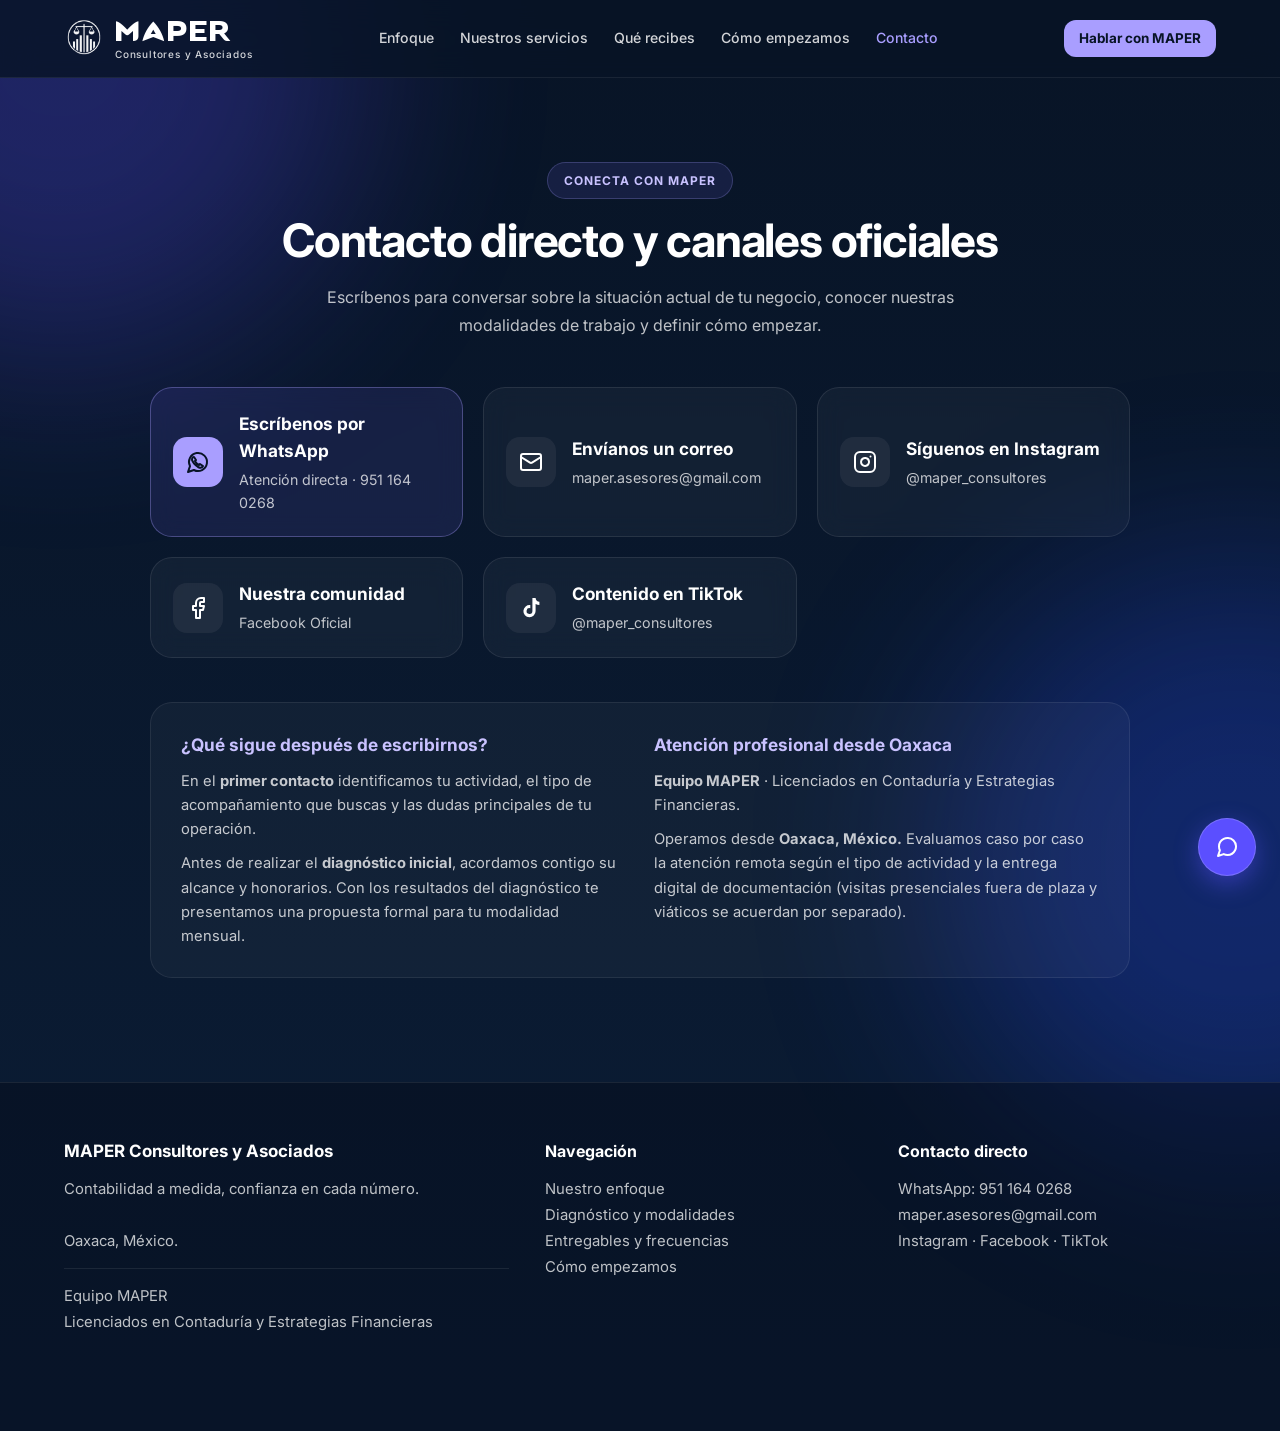
==== commit 7e10db26: "Retira nombres personales de las paginas publicas" ====
--- a/contacto/index.html
+++ b/contacto/index.html
@@ -145,7 +145,7 @@
         <div class="contact-context-item">
           <h3>Atención profesional desde Oaxaca</h3>
           <p>
-            <strong>Othón Iván Pérez García y Jorge Martínez Méndez</strong> · Licenciados en Contaduría y Estrategias Financieras.
+            <strong>Equipo MAPER</strong> · Licenciados en Contaduría y Estrategias Financieras.
           </p>
           <p>
             Operamos desde <strong><span data-brand="location">Oaxaca, México.</span></strong> Evaluamos caso por caso la atención remota según el tipo de actividad y la entrega digital de documentación (visitas presenciales fuera de plaza y viáticos se acuerdan por separado).
@@ -163,7 +163,7 @@
           <h4><span data-brand="fullName">MAPER Consultores y Asociados</span></h4>
           <p><span data-brand="tagline">Contabilidad a medida, confianza en cada número.</span><br><span data-brand="location">Oaxaca, México.</span></p>
           <p class="footer-note">
-            Othón Iván Pérez García · Jorge Martínez Méndez<br>
+            Equipo MAPER<br>
             Licenciados en Contaduría y Estrategias Financieras
           </p>
         </div>
